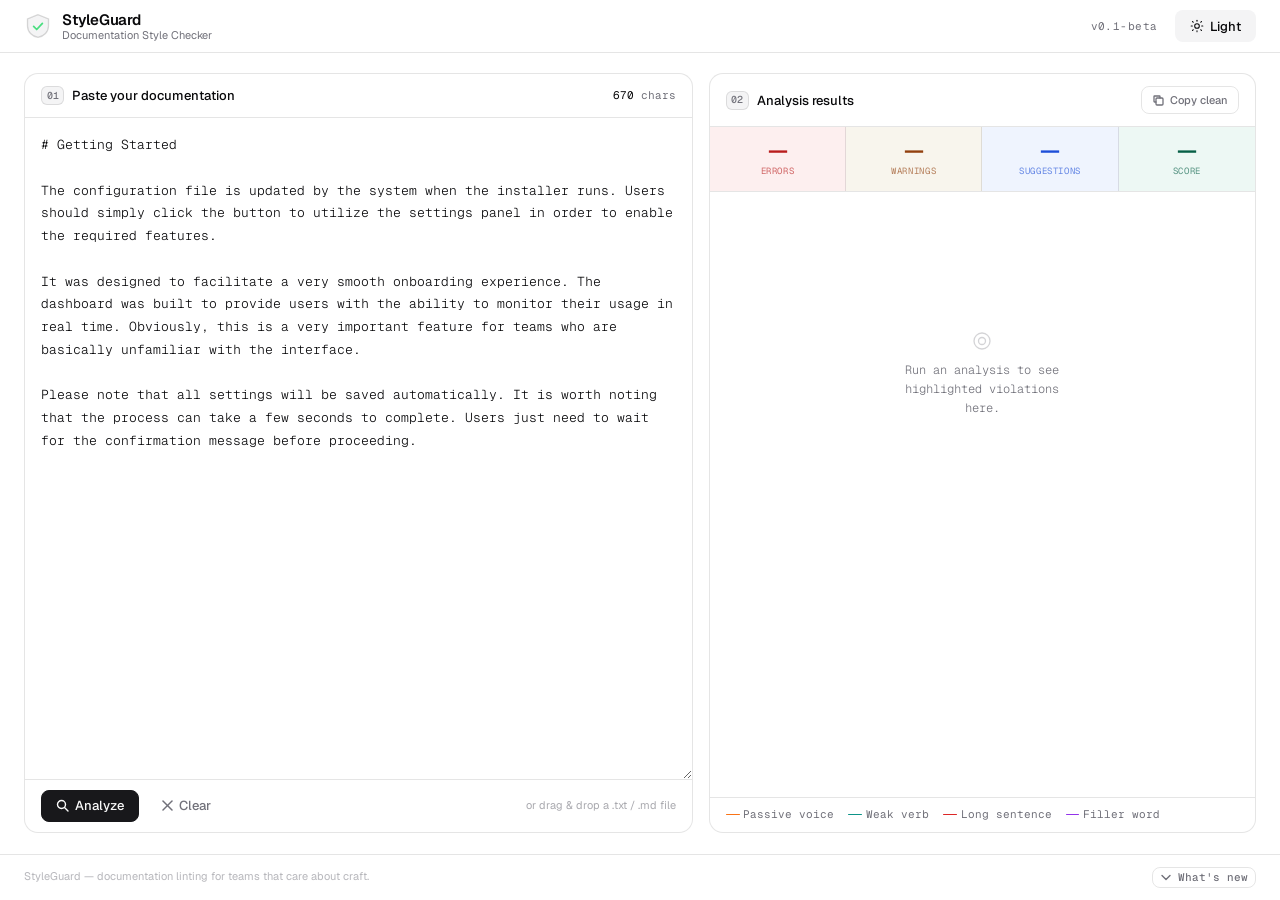
==== index.html @ d547edcf "- Example documentation pre-loaded on every visit - Click any highlighted violation to see an inline" ====
<!DOCTYPE html>
<html lang="en" data-theme="dark">
<head>
  <meta charset="UTF-8" />
  <meta name="viewport" content="width=device-width, initial-scale=1.0" />
  <title>StyleGuard — Documentation Style Checker</title>
  <link rel="preconnect" href="https://fonts.googleapis.com" />
  <link rel="preconnect" href="https://fonts.gstatic.com" crossorigin />
  <link href="https://fonts.googleapis.com/css2?family=Geist:wght@300;400;500;600&family=Geist+Mono:wght@300;400;500&display=swap" rel="stylesheet" />
  <link rel="stylesheet" href="style.css" />

  <!-- Apply saved theme before first paint to prevent flash -->
  <script>
    (function () {
      try {
        const saved = localStorage.getItem('sg-theme');
        if (saved === 'light' || saved === 'dark') {
          document.documentElement.setAttribute('data-theme', saved);
        } else if (window.matchMedia('(prefers-color-scheme: light)').matches) {
          document.documentElement.setAttribute('data-theme', 'light');
        }
      } catch (e) {}
    })();
  </script>
</head>
<body>

  <!-- ░░ HEADER ░░ -->
  <header class="site-header" role="banner">
    <div class="header-inner">

      <div class="brand">
        <svg class="brand-shield" width="28" height="28" viewBox="0 0 32 32"
             fill="none" aria-hidden="true">
          <path d="M16 3L4 8v8c0 6.627 5.152 11.95 12 13 6.848-1.05 12-6.373 12-13V8L16 3z"
                class="shield-bg" stroke-width="1.5"/>
          <path d="M11 16.5l3.5 3.5 6.5-7" stroke="#4ade80" stroke-width="2"
                stroke-linecap="round" stroke-linejoin="round"/>
        </svg>
        <div class="brand-text">
          <h1 class="brand-name">StyleGuard</h1>
          <p class="brand-tagline">Documentation Style Checker</p>
        </div>
      </div>

      <div class="header-right">
        <button id="version-tag" class="version-tag" type="button"
                aria-controls="changelog-panel" aria-expanded="false">v0.1-beta</button>

        <button id="theme-toggle" class="btn btn--icon"
                type="button" aria-label="Toggle light/dark mode">
          <svg class="icon-moon" width="14" height="14" viewBox="0 0 24 24" fill="none" aria-hidden="true">
            <path d="M21 12.79A9 9 0 1 1 11.21 3a7 7 0 0 0 9.79 9.79z"
                  stroke="currentColor" stroke-width="1.75" stroke-linecap="round" stroke-linejoin="round"/>
          </svg>
          <span class="theme-toggle-label label-dark">Dark</span>
          <svg class="icon-sun" width="14" height="14" viewBox="0 0 24 24" fill="none" aria-hidden="true">
            <circle cx="12" cy="12" r="4" stroke="currentColor" stroke-width="1.75"/>
            <line x1="12" y1="2"  x2="12" y2="4"  stroke="currentColor" stroke-width="1.75" stroke-linecap="round"/>
            <line x1="12" y1="20" x2="12" y2="22" stroke="currentColor" stroke-width="1.75" stroke-linecap="round"/>
            <line x1="2"  y1="12" x2="4"  y2="12" stroke="currentColor" stroke-width="1.75" stroke-linecap="round"/>
            <line x1="20" y1="12" x2="22" y2="12" stroke="currentColor" stroke-width="1.75" stroke-linecap="round"/>
            <line x1="4.22"  y1="4.22"  x2="5.64"  y2="5.64"  stroke="currentColor" stroke-width="1.75" stroke-linecap="round"/>
            <line x1="18.36" y1="18.36" x2="19.78" y2="19.78" stroke="currentColor" stroke-width="1.75" stroke-linecap="round"/>
            <line x1="4.22"  y1="19.78" x2="5.64"  y2="18.36" stroke="currentColor" stroke-width="1.75" stroke-linecap="round"/>
            <line x1="18.36" y1="5.64"  x2="19.78" y2="4.22"  stroke="currentColor" stroke-width="1.75" stroke-linecap="round"/>
          </svg>
          <span class="theme-toggle-label label-light">Light</span>
        </button>
      </div>

    </div>
  </header>

  <!-- ░░ MAIN ░░ -->
  <main class="app-shell" role="main">

    <!-- ── LEFT: INPUT PANE ── -->
    <section class="pane pane--input" aria-labelledby="input-heading">

      <div class="pane-header">
        <h2 id="input-heading" class="pane-title">
          <span class="pane-step">01</span>
          Paste your documentation
        </h2>
        <div class="char-counter" aria-live="polite" aria-atomic="true">
          <span id="char-count">0</span> chars
        </div>
      </div>

      <textarea
        id="doc-input"
        class="doc-textarea"
        aria-label="Documentation input"
        spellcheck="false"
        autocorrect="off"
        autocapitalize="off"
      ></textarea>

      <div class="input-actions">
        <button id="analyze-btn" class="btn btn--primary" type="button"
                aria-label="Analyze documentation for style violations">
          <svg width="13" height="13" viewBox="0 0 13 13" fill="none" aria-hidden="true">
            <circle cx="5.5" cy="5.5" r="4" stroke="currentColor" stroke-width="1.4"/>
            <line x1="8.5" y1="8.5" x2="12" y2="12" stroke="currentColor"
                  stroke-width="1.4" stroke-linecap="round"/>
          </svg>
          Analyze
        </button>
        <button id="clear-btn" class="btn btn--ghost" type="button"
                aria-label="Clear input and results">
          <svg width="11" height="11" viewBox="0 0 11 11" fill="none" aria-hidden="true">
            <line x1="1" y1="1" x2="10" y2="10" stroke="currentColor"
                  stroke-width="1.5" stroke-linecap="round"/>
            <line x1="10" y1="1" x2="1" y2="10" stroke="currentColor"
                  stroke-width="1.5" stroke-linecap="round"/>
          </svg>
          Clear
        </button>
        <span class="drop-hint" aria-hidden="true">or drag &amp; drop a .txt / .md file</span>
      </div>

    </section>

    <!-- ── RIGHT: OUTPUT PANE ── -->
    <section class="pane pane--output" aria-labelledby="results-heading">

      <div class="pane-header">
        <h2 id="results-heading" class="pane-title">
          <span class="pane-step">02</span>
          Analysis results
        </h2>
        <!-- Copy clean text button — hidden until analysis runs -->
        <button id="copy-btn" class="btn btn--ghost btn--copy" type="button"
                aria-label="Copy clean text with violations removed" hidden>
          <svg width="12" height="12" viewBox="0 0 12 12" fill="none" aria-hidden="true">
            <rect x="4" y="4" width="7" height="7" rx="1" stroke="currentColor" stroke-width="1.3"/>
            <path d="M8 4V2.5A.5.5 0 0 0 7.5 2h-5a.5.5 0 0 0-.5.5v5a.5.5 0 0 0 .5.5H4"
                  stroke="currentColor" stroke-width="1.3" stroke-linecap="round"/>
          </svg>
          <span id="copy-btn-label">Copy clean</span>
        </button>
      </div>

      <!-- Stats bar -->
      <div id="stats-bar" role="status" aria-live="polite"
           aria-atomic="true" aria-label="Violation summary">
        <div class="stat stat--error">
          <span class="stat-value" id="stat-errors">—</span>
          <span class="stat-label">Errors</span>
        </div>
        <div class="stat stat--warn">
          <span class="stat-value" id="stat-warnings">—</span>
          <span class="stat-label">Warnings</span>
        </div>
        <div class="stat stat--info">
          <span class="stat-value" id="stat-suggestions">—</span>
          <span class="stat-label">Suggestions</span>
        </div>
        <div class="stat stat--score">
          <span class="stat-value" id="stat-score">—</span>
          <span class="stat-label">Score</span>
        </div>
      </div>

      <!-- Results panel -->
      <div id="results-panel" role="region"
           aria-labelledby="results-heading" aria-live="polite">
        <div class="results-empty">
          <svg width="20" height="20" viewBox="0 0 20 20" fill="none"
               aria-hidden="true" class="results-empty-icon">
            <circle cx="10" cy="10" r="8" stroke="currentColor" stroke-width="1.3"/>
            <circle cx="10" cy="10" r="3.5" stroke="currentColor" stroke-width="1.3"/>
          </svg>
          <p>Run an analysis to see highlighted violations here.</p>
        </div>
      </div>

      <!-- Violation legend with count badges -->
      <div class="violation-legend" id="violation-legend">
        <span class="legend-item" data-category="passive">
          <span class="legend-swatch legend-swatch--passive"></span>
          Passive voice
          <span class="legend-badge" id="badge-passive" hidden>0</span>
        </span>
        <span class="legend-item" data-category="weak">
          <span class="legend-swatch legend-swatch--weak"></span>
          Weak verb
          <span class="legend-badge" id="badge-weak" hidden>0</span>
        </span>
        <span class="legend-item" data-category="long">
          <span class="legend-swatch legend-swatch--long"></span>
          Long sentence
          <span class="legend-badge" id="badge-long" hidden>0</span>
        </span>
        <span class="legend-item" data-category="banned">
          <span class="legend-swatch legend-swatch--banned"></span>
          Filler word
          <span class="legend-badge" id="badge-banned" hidden>0</span>
        </span>
      </div>

    </section>

  </main>

  <!-- ░░ INLINE FIX POPOVER (rendered by JS, positioned on click) ░░ -->
  <div id="fix-popover" class="fix-popover" role="tooltip" hidden>
    <div class="fix-popover-rule" id="fix-popover-rule"></div>
    <div class="fix-popover-body" id="fix-popover-body"></div>
    <div class="fix-popover-suggestion" id="fix-popover-suggestion"></div>
  </div>

  <!-- ░░ CHANGELOG PANEL ░░ -->
  <aside id="changelog-panel" class="changelog-panel" aria-label="Version history" hidden>
    <div class="changelog-inner">
      <div class="changelog-header">
        <span class="changelog-title">
          <svg width="14" height="14" viewBox="0 0 14 14" fill="none" aria-hidden="true">
            <circle cx="7" cy="7" r="6" stroke="currentColor" stroke-width="1.3"/>
            <line x1="7" y1="4" x2="7" y2="7.5" stroke="currentColor" stroke-width="1.3" stroke-linecap="round"/>
            <circle cx="7" cy="9.5" r="0.6" fill="currentColor"/>
          </svg>
          Version history
        </span>
        <a class="changelog-gh-link"
           href="https://github.com/lukepekala1-afk/style-guard/releases"
           target="_blank" rel="noopener noreferrer">
          View on GitHub
          <svg width="10" height="10" viewBox="0 0 10 10" fill="none" aria-hidden="true">
            <path d="M2 8L8 2M8 2H4M8 2V6" stroke="currentColor" stroke-width="1.3"
                  stroke-linecap="round" stroke-linejoin="round"/>
          </svg>
        </a>
      </div>
      <div id="changelog-content" class="changelog-content">
        <div class="changelog-loading">
          <span class="changelog-spinner" aria-hidden="true"></span>
          Loading releases…
        </div>
      </div>
    </div>
  </aside>

  <!-- ░░ FOOTER ░░ -->
  <footer class="site-footer" role="contentinfo">
    <div class="site-footer-inner">
      <p>StyleGuard &mdash; documentation linting for teams that care about craft.</p>
      <button id="changelog-toggle" class="changelog-toggle-btn" type="button"
              aria-expanded="false" aria-controls="changelog-panel">
        <svg width="12" height="12" viewBox="0 0 12 12" fill="none"
             aria-hidden="true" class="changelog-toggle-chevron">
          <path d="M2 4.5L6 8.5L10 4.5" stroke="currentColor" stroke-width="1.4"
                stroke-linecap="round" stroke-linejoin="round"/>
        </svg>
        What's new
      </button>
    </div>
  </footer>

  <script src="app.js"></script>
</body>
</html>
---- style.css ----
/* ═══════════════════════════════════════════════════════════════
   STYLEGUARD — style.css  v0.1.0
   Theme: shadcn/ui dark + light via [data-theme]
   New in v0.1: fix popover · copy button · legend badges
═══════════════════════════════════════════════════════════════ */

/* ── 1. SHARED TOKENS ─────────────────────────────────────── */
:root {
  --radius:    0.625rem;
  --radius-sm: calc(var(--radius) * 0.6);
  --radius-md: calc(var(--radius) * 0.8);
  --radius-lg: var(--radius);
  --radius-xl: calc(var(--radius) * 1.4);

  --font-sans: 'Geist', ui-sans-serif, system-ui, sans-serif;
  --font-mono: 'Geist Mono', 'JetBrains Mono', ui-monospace, monospace;

  --ease-out: cubic-bezier(0.16, 1, 0.3, 1);
  --dur-fast: 150ms;
  --dur-mid:  250ms;

  --viol-passive: #f97316;
  --viol-weak:    #0d9488;
  --viol-long:    #dc2626;
  --viol-banned:  #9333ea;
}


/* ── 2. DARK TOKENS ───────────────────────────────────────── */
[data-theme="dark"] {
  color-scheme: dark;
  --background:           #09090b;
  --card:                 #18181b;
  --secondary:            #27272a;
  --muted:                #27272a;
  --accent:               #27272a;
  --foreground:           #fafafa;
  --card-foreground:      #fafafa;
  --primary:              #e4e4e7;
  --primary-foreground:   #18181b;
  --secondary-foreground: #fafafa;
  --muted-foreground:     #a1a1aa;
  --accent-foreground:    #fafafa;
  --border:               rgba(255,255,255,0.10);
  --input:                rgba(255,255,255,0.15);
  --ring:                 #71717a;
  --shield-fill:          #18181b;
  --shield-stroke:        rgba(255,255,255,0.18);
  --toggle-border:        rgba(255,255,255,0.18);
  --stat-error-bg:  rgba(248,113,113,.12); --stat-error-fg:  #fca5a5;
  --stat-warn-bg:   rgba(251,191, 36,.10); --stat-warn-fg:   #fcd34d;
  --stat-info-bg:   rgba( 96,165,250,.10); --stat-info-fg:   #93c5fd;
  --stat-score-bg:  rgba( 52,211,153,.10); --stat-score-fg:  #6ee7b7;
  --viol-passive-bg: rgba(249,115, 22,.10);
  --viol-weak-bg:    rgba( 13,148,136,.08);
  --viol-long-bg:    rgba(220, 38, 38,.09);
  --viol-banned-bg:  rgba(147, 51,234,.09);
  --popover-bg:      #1c1c1f;
  --popover-border:  rgba(255,255,255,0.14);
  --popover-shadow:  0 8px 32px rgba(0,0,0,.55);
}


/* ── 3. LIGHT TOKENS ──────────────────────────────────────── */
[data-theme="light"] {
  color-scheme: light;
  --background:           #ffffff;
  --card:                 #ffffff;
  --secondary:            #f4f4f5;
  --muted:                #f4f4f5;
  --accent:               #f4f4f5;
  --foreground:           #09090b;
  --card-foreground:      #09090b;
  --primary:              #18181b;
  --primary-foreground:   #fafafa;
  --secondary-foreground: #18181b;
  --muted-foreground:     #71717a;
  --accent-foreground:    #18181b;
  --border:               rgba(0,0,0,0.10);
  --input:                rgba(0,0,0,0.08);
  --ring:                 #a1a1aa;
  --shield-fill:          #f4f4f5;
  --shield-stroke:        rgba(0,0,0,0.15);
  --toggle-border:        rgba(0,0,0,0.15);
  --stat-error-bg:  rgba(220, 38, 38,.07); --stat-error-fg:  #b91c1c;
  --stat-warn-bg:   rgba(161,109,  8,.07); --stat-warn-fg:   #92400e;
  --stat-info-bg:   rgba( 37, 99,235,.07); --stat-info-fg:   #1d4ed8;
  --stat-score-bg:  rgba(  5,150,105,.07); --stat-score-fg:  #065f46;
  --viol-passive-bg: rgba(249,115, 22,.10);
  --viol-weak-bg:    rgba( 13,148,136,.10);
  --viol-long-bg:    rgba(220, 38, 38,.08);
  --viol-banned-bg:  rgba(147, 51,234,.08);
  --popover-bg:      #ffffff;
  --popover-border:  rgba(0,0,0,0.12);
  --popover-shadow:  0 8px 32px rgba(0,0,0,.14);
}


/* ── 4. THEME TRANSITION ──────────────────────────────────── */
body, .site-header, .pane, .pane-header, .pane-step, .stat,
#results-panel, .violation-legend, .site-footer, .btn,
.doc-textarea, .fix-popover, .changelog-panel {
  transition:
    background-color var(--dur-mid) var(--ease-out),
    border-color     var(--dur-mid) var(--ease-out),
    color            var(--dur-mid) var(--ease-out),
    box-shadow       var(--dur-mid) var(--ease-out);
}


/* ── 5. RESET & BASE ──────────────────────────────────────── */
*, *::before, *::after { box-sizing: border-box; margin: 0; padding: 0; }

html {
  font-size: 16px;
  -webkit-font-smoothing: antialiased;
  -moz-osx-font-smoothing: grayscale;
}

body {
  font-family: var(--font-sans);
  font-size: 0.875rem;
  line-height: 1.6;
  color: var(--foreground);
  background-color: var(--background);
  min-height: 100dvh;
  display: flex;
  flex-direction: column;
}


/* ── 6. HEADER ────────────────────────────────────────────── */
.site-header {
  background-color: var(--card);
  border-bottom: 1px solid var(--border);
  position: sticky;
  top: 0;
  z-index: 50;
}

.header-inner {
  max-width: 1280px;
  margin: 0 auto;
  padding: 0 1.5rem;
  height: 52px;
  display: flex;
  align-items: center;
  justify-content: space-between;
  gap: 1rem;
}

.brand { display: flex; align-items: center; gap: 0.625rem; }
.brand-shield { flex-shrink: 0; }
.shield-bg { fill: var(--shield-fill); stroke: var(--shield-stroke); }
.brand-text { display: flex; flex-direction: column; gap: 1px; }

.brand-name {
  font-size: 0.9375rem;
  font-weight: 600;
  letter-spacing: -0.015em;
  color: var(--foreground);
  line-height: 1.2;
}

.brand-tagline {
  font-size: 0.6875rem;
  color: var(--muted-foreground);
  font-weight: 400;
  line-height: 1;
}

.header-right { display: flex; align-items: center; gap: 0.75rem; }

.version-tag {
  font-family: var(--font-mono);
  font-size: 0.6875rem;
  font-weight: 400;
  letter-spacing: 0.04em;
  color: var(--muted-foreground);
  background: transparent;
  border: none;
  padding: 0.2em 0.5em;
  border-radius: var(--radius-sm);
  cursor: pointer;
  transition: color var(--dur-fast) var(--ease-out),
              background-color var(--dur-fast) var(--ease-out);
}

.version-tag:hover {
  color: var(--foreground);
  background: var(--secondary);
  text-decoration: underline dotted;
  text-underline-offset: 3px;
}

.version-tag:focus-visible {
  outline: 2px solid var(--ring);
  outline-offset: 2px;
}


/* ── 7. THEME TOGGLE ──────────────────────────────────────── */
.btn--icon {
  display: inline-flex;
  align-items: center;
  gap: 0.4rem;
  height: 2rem;
  padding: 0 0.75rem;
  border-radius: 9999px;
  background: var(--secondary);
  border: 1px solid var(--toggle-border);
  color: var(--foreground);
  font-family: var(--font-sans);
  font-size: 0.75rem;
  font-weight: 500;
  cursor: pointer;
  flex-shrink: 0;
  white-space: nowrap;
  transition:
    background   var(--dur-fast) var(--ease-out),
    box-shadow   var(--dur-fast) var(--ease-out);
}

.btn--icon:hover { background: var(--accent); box-shadow: 0 0 0 1px var(--ring); }
.btn--icon:focus-visible { outline: 2px solid var(--ring); outline-offset: 2px; }
.theme-toggle-label { line-height: 1; }

[data-theme="dark"]  .icon-sun   { display: none; }
[data-theme="dark"]  .icon-moon  { display: block; }
[data-theme="light"] .icon-moon  { display: none; }
[data-theme="light"] .icon-sun   { display: block; }
[data-theme="dark"]  .label-dark  { display: inline; }
[data-theme="dark"]  .label-light { display: none; }
[data-theme="light"] .label-dark  { display: none; }
[data-theme="light"] .label-light { display: inline; }

.btn--icon.toggling svg { animation: spin-icon 0.35s var(--ease-out) both; }

@keyframes spin-icon {
  from { transform: rotate(-30deg) scale(0.8); opacity: 0; }
  to   { transform: rotate(0)      scale(1);   opacity: 1; }
}


/* ── 8. APP SHELL ─────────────────────────────────────────── */
.app-shell {
  flex: 1;
  max-width: 1280px;
  width: 100%;
  margin: 0 auto;
  padding: 1.25rem 1.5rem;
  display: grid;
  grid-template-columns: 1.1fr 0.9fr;
  gap: 1rem;
  align-items: stretch;
}


/* ── 9. PANES ─────────────────────────────────────────────── */
.pane {
  background: var(--card);
  border: 1px solid var(--border);
  border-radius: var(--radius-xl);
  overflow: hidden;
  display: flex;
  flex-direction: column;
}

.pane:focus-within { box-shadow: 0 0 0 1px var(--ring); }

.pane-header {
  display: flex;
  align-items: center;
  justify-content: space-between;
  gap: 0.75rem;
  padding: 0.75rem 1rem;
  border-bottom: 1px solid var(--border);
}

.pane-title {
  font-size: 0.8125rem;
  font-weight: 500;
  color: var(--foreground);
  display: flex;
  align-items: center;
  gap: 0.5rem;
  line-height: 1;
}

.pane-step {
  font-family: var(--font-mono);
  font-size: 0.625rem;
  color: var(--muted-foreground);
  background: var(--secondary);
  border: 1px solid var(--border);
  border-radius: var(--radius-sm);
  padding: 0.15em 0.45em;
  line-height: 1.4;
}

.char-counter {
  font-family: var(--font-mono);
  font-size: 0.6875rem;
  color: var(--muted-foreground);
  white-space: nowrap;
}

#char-count { color: var(--foreground); }


/* ── 10. TEXTAREA ─────────────────────────────────────────── */
.doc-textarea {
  font-family: var(--font-mono);
  font-size: 0.8125rem;
  font-weight: 300;
  line-height: 1.75;
  color: var(--foreground);
  background: transparent;
  width: 100%;
  flex: 1;
  min-height: 380px;
  resize: vertical;
  padding: 1rem;
  border: none;
  outline: none;
  caret-color: var(--foreground);
  tab-size: 2;
  word-break: break-word;
  overflow-wrap: break-word;
}

.doc-textarea::placeholder { color: var(--muted-foreground); opacity: 0.5; }

.doc-textarea::-webkit-scrollbar       { width: 4px; }
.doc-textarea::-webkit-scrollbar-track { background: transparent; }
.doc-textarea::-webkit-scrollbar-thumb { background: var(--secondary); border-radius: 2px; }


/* ── 11. INPUT ACTIONS ────────────────────────────────────── */
.input-actions {
  display: flex;
  align-items: center;
  gap: 0.5rem;
  padding: 0.625rem 1rem;
  border-top: 1px solid var(--border);
}

.btn {
  font-family: var(--font-sans);
  font-size: 0.8125rem;
  font-weight: 500;
  cursor: pointer;
  border: 1px solid transparent;
  border-radius: var(--radius-md);
  padding: 0 0.875rem;
  height: 2rem;
  display: inline-flex;
  align-items: center;
  gap: 0.375rem;
  white-space: nowrap;
  user-select: none;
  -webkit-tap-highlight-color: transparent;
  transition:
    background    var(--dur-fast) var(--ease-out),
    color         var(--dur-fast) var(--ease-out),
    border-color  var(--dur-fast) var(--ease-out),
    opacity       var(--dur-fast) var(--ease-out);
}

.btn--primary {
  background: var(--primary);
  color: var(--primary-foreground);
  border-color: var(--primary);
}
.btn--primary:hover   { opacity: 0.88; }
.btn--primary:active  { opacity: 0.75; }
.btn--primary:focus-visible { outline: 2px solid var(--ring); outline-offset: 2px; }

.btn--ghost {
  background: transparent;
  color: var(--muted-foreground);
}
.btn--ghost:hover  { background: var(--accent); color: var(--accent-foreground); }
.btn--ghost:active { opacity: 0.8; }
.btn--ghost:focus-visible { outline: 2px solid var(--ring); outline-offset: 2px; }

/* Copy clean button — sits in pane header */
.btn--copy {
  font-size: 0.6875rem;
  height: 1.75rem;
  padding: 0 0.625rem;
  border: 1px solid var(--border);
  color: var(--muted-foreground);
}
.btn--copy:hover { color: var(--foreground); border-color: var(--ring); background: var(--secondary); }

.drop-hint {
  margin-left: auto;
  font-size: 0.6875rem;
  color: var(--muted-foreground);
  opacity: 0.6;
}


/* ── 12. STATS BAR ────────────────────────────────────────── */
#stats-bar {
  display: grid;
  grid-template-columns: repeat(4, 1fr);
  border-bottom: 1px solid var(--border);
}

.stat {
  display: flex;
  flex-direction: column;
  align-items: center;
  justify-content: center;
  padding: 0.75rem 0.5rem;
  gap: 0.2rem;
  border-right: 1px solid var(--border);
}
.stat:last-child { border-right: none; }

.stat-value {
  font-size: 1.375rem;
  font-weight: 600;
  line-height: 1;
  letter-spacing: -0.02em;
}

.stat-label {
  font-family: var(--font-mono);
  font-size: 0.5625rem;
  letter-spacing: 0.07em;
  text-transform: uppercase;
  opacity: 0.65;
}

.stat--error { background: var(--stat-error-bg); }
.stat--error .stat-value, .stat--error .stat-label { color: var(--stat-error-fg); }

.stat--warn  { background: var(--stat-warn-bg); }
.stat--warn  .stat-value, .stat--warn  .stat-label { color: var(--stat-warn-fg); }

.stat--info  { background: var(--stat-info-bg); }
.stat--info  .stat-value, .stat--info  .stat-label { color: var(--stat-info-fg); }

.stat--score { background: var(--stat-score-bg); }
.stat--score .stat-value, .stat--score .stat-label { color: var(--stat-score-fg); }

.stat-value.updated { animation: pop-value 0.3s var(--ease-out) forwards; }

@keyframes pop-value {
  0%   { transform: scale(1.25); opacity: 0.5; }
  100% { transform: scale(1);    opacity: 1; }
}


/* ── 13. RESULTS PANEL ────────────────────────────────────── */
#results-panel {
  flex: 1;
  min-height: 280px;
  overflow-y: auto;
  padding: 1rem;
  font-family: var(--font-mono);
  font-size: 0.8125rem;
  font-weight: 300;
  line-height: 1.8;
  color: var(--foreground);
  white-space: pre-wrap;
  word-break: break-word;
  position: relative; /* needed for popover positioning */
}

#results-panel::-webkit-scrollbar       { width: 4px; }
#results-panel::-webkit-scrollbar-track { background: transparent; }
#results-panel::-webkit-scrollbar-thumb { background: var(--secondary); border-radius: 2px; }

.results-empty {
  min-height: 240px;
  display: flex;
  flex-direction: column;
  align-items: center;
  justify-content: center;
  gap: 0.625rem;
  text-align: center;
}

.results-empty-icon { color: var(--muted-foreground); opacity: 0.3; }

.results-empty p {
  font-size: 0.75rem;
  color: var(--muted-foreground);
  max-width: 24ch;
  line-height: 1.55;
}


/* ── 14. VIOLATION SPANS ──────────────────────────────────── */
.violation-passive, .violation-weak, .violation-long, .violation-banned {
  border-radius: 2px;
  padding: 0 2px;
  cursor: pointer;   /* pointer not help — it's now clickable */
  text-decoration-skip-ink: auto;
  transition: filter var(--dur-fast) var(--ease-out),
              outline var(--dur-fast) var(--ease-out);
}

/* Focused state for keyboard navigation */
.violation:focus {
  outline: 2px solid var(--ring);
  outline-offset: 1px;
}

.violation-passive {
  color: var(--viol-passive);
  background: var(--viol-passive-bg);
  text-decoration: underline wavy var(--viol-passive);
  text-decoration-thickness: 1.5px;
  text-underline-offset: 3px;
}
.violation-passive:hover { filter: brightness(1.15); }

.violation-weak {
  color: var(--viol-weak);
  background: var(--viol-weak-bg);
  text-decoration: underline dashed var(--viol-weak);
  text-decoration-thickness: 1.5px;
  text-underline-offset: 3px;
}
.violation-weak:hover { filter: brightness(1.15); }

.violation-long {
  color: var(--viol-long);
  background: var(--viol-long-bg);
  text-decoration: underline double var(--viol-long);
  text-decoration-thickness: 1px;
  text-underline-offset: 3px;
}
.violation-long:hover { filter: brightness(1.15); }

.violation-banned {
  color: var(--viol-banned);
  background: var(--viol-banned-bg);
  text-decoration: underline dotted var(--viol-banned);
  text-decoration-thickness: 2px;
  text-underline-offset: 3px;
}
.violation-banned:hover { filter: brightness(1.15); }


/* ── 15. FIX POPOVER ──────────────────────────────────────── */
.fix-popover {
  position: absolute;
  z-index: 200;
  width: 280px;
  background: var(--popover-bg);
  border: 1px solid var(--popover-border);
  border-radius: var(--radius-lg);
  box-shadow: var(--popover-shadow);
  padding: 0.75rem;
  display: flex;
  flex-direction: column;
  gap: 0.375rem;
  animation: popover-in 0.18s var(--ease-out) both;
}

@keyframes popover-in {
  from { opacity: 0; transform: translateY(-4px) scale(0.97); }
  to   { opacity: 1; transform: translateY(0)    scale(1); }
}

.fix-popover[hidden] { display: none; }

.fix-popover-rule {
  font-family: var(--font-mono);
  font-size: 0.625rem;
  font-weight: 500;
  letter-spacing: 0.06em;
  text-transform: uppercase;
  color: var(--muted-foreground);
}

.fix-popover-body {
  font-size: 0.8125rem;
  font-weight: 400;
  color: var(--foreground);
  line-height: 1.5;
}

.fix-popover-suggestion {
  font-family: var(--font-mono);
  font-size: 0.75rem;
  font-weight: 300;
  color: var(--stat-score-fg);
  line-height: 1.5;
  padding-top: 0.25rem;
  border-top: 1px solid var(--border);
  margin-top: 0.125rem;
}

.fix-popover-suggestion[hidden] { display: none; }


/* ── 16. VIOLATION LEGEND + BADGES ───────────────────────── */
.violation-legend {
  display: flex;
  flex-wrap: wrap;
  gap: 0.25rem 0.875rem;
  padding: 0.5rem 1rem;
  border-top: 1px solid var(--border);
}

.legend-item {
  display: flex;
  align-items: center;
  gap: 0.35em;
  font-family: var(--font-mono);
  font-size: 0.6875rem;
  color: var(--muted-foreground);
}

.legend-swatch {
  display: inline-block;
  width: 1.25em;
  height: 0.125em;
  border-radius: 1px;
  flex-shrink: 0;
}

.legend-swatch--passive { background: var(--viol-passive); }
.legend-swatch--weak    { background: var(--viol-weak); }
.legend-swatch--long    { background: var(--viol-long); }
.legend-swatch--banned  { background: var(--viol-banned); }

/* Count badge */
.legend-badge {
  display: inline-flex;
  align-items: center;
  justify-content: center;
  font-family: var(--font-mono);
  font-size: 0.5625rem;
  font-weight: 500;
  min-width: 1.2em;
  height: 1.2em;
  padding: 0 0.3em;
  border-radius: 999px;
  background: var(--secondary);
  color: var(--foreground);
  line-height: 1;
}

.legend-badge[hidden] { display: none; }


/* ── 17. FOOTER ───────────────────────────────────────────── */
.site-footer {
  border-top: 1px solid var(--border);
  font-size: 0.6875rem;
  color: var(--muted-foreground);
}

.site-footer-inner {
  max-width: 1280px;
  margin: 0 auto;
  padding: 0.75rem 1.5rem;
  display: flex;
  align-items: center;
  justify-content: space-between;
  gap: 1rem;
}

.site-footer-inner p { opacity: 0.5; }

.changelog-toggle-btn {
  display: inline-flex;
  align-items: center;
  gap: 0.35rem;
  font-family: var(--font-mono);
  font-size: 0.6875rem;
  font-weight: 500;
  color: var(--muted-foreground);
  background: transparent;
  border: 1px solid var(--border);
  border-radius: var(--radius-md);
  padding: 0.25em 0.65em;
  cursor: pointer;
  white-space: nowrap;
  transition:
    background   var(--dur-fast) var(--ease-out),
    color        var(--dur-fast) var(--ease-out),
    border-color var(--dur-fast) var(--ease-out);
}

.changelog-toggle-btn:hover { background: var(--secondary); color: var(--foreground); border-color: var(--ring); }
.changelog-toggle-btn:focus-visible { outline: 2px solid var(--ring); outline-offset: 2px; }

.changelog-toggle-chevron { transition: transform var(--dur-fast) var(--ease-out); }
.changelog-toggle-btn[aria-expanded="true"] .changelog-toggle-chevron { transform: rotate(180deg); }


/* ── 18. CHANGELOG PANEL ──────────────────────────────────── */
.changelog-panel {
  border-top: 1px solid var(--border);
  background: var(--card);
  overflow: hidden;
  max-height: 0;
  opacity: 0;
  transition:
    max-height   var(--dur-mid) var(--ease-out),
    opacity      var(--dur-mid) var(--ease-out);
}

.changelog-panel:not([hidden]) { max-height: 480px; opacity: 1; }

.changelog-panel[hidden] {
  display: block !important;
  visibility: visible;
  pointer-events: none;
}

.changelog-inner { max-width: 1280px; margin: 0 auto; padding: 1rem 1.5rem 1.25rem; }

.changelog-header {
  display: flex;
  align-items: center;
  justify-content: space-between;
  gap: 1rem;
  margin-bottom: 0.875rem;
  padding-bottom: 0.625rem;
  border-bottom: 1px solid var(--border);
}

.changelog-title {
  display: flex;
  align-items: center;
  gap: 0.4rem;
  font-size: 0.75rem;
  font-weight: 600;
  color: var(--foreground);
}

.changelog-gh-link {
  display: inline-flex;
  align-items: center;
  gap: 0.3em;
  font-family: var(--font-mono);
  font-size: 0.6875rem;
  color: var(--muted-foreground);
  text-decoration: none;
  transition: color var(--dur-fast) var(--ease-out);
}
.changelog-gh-link:hover { color: var(--foreground); }

.changelog-content {
  overflow-y: auto;
  max-height: 340px;
  display: flex;
  flex-direction: column;
  gap: 1.25rem;
}
.changelog-content::-webkit-scrollbar       { width: 4px; }
.changelog-content::-webkit-scrollbar-track { background: transparent; }
.changelog-content::-webkit-scrollbar-thumb { background: var(--secondary); border-radius: 2px; }

.changelog-release { display: flex; flex-direction: column; gap: 0.375rem; }
.changelog-release-header { display: flex; align-items: baseline; gap: 0.625rem; }
.changelog-version { font-family: var(--font-mono); font-size: 0.75rem; font-weight: 500; color: var(--foreground); }
.changelog-date    { font-family: var(--font-mono); font-size: 0.625rem; color: var(--muted-foreground); }

.changelog-latest-badge {
  font-family: var(--font-mono);
  font-size: 0.5625rem;
  font-weight: 500;
  letter-spacing: 0.05em;
  text-transform: uppercase;
  color: var(--stat-score-fg);
  background: var(--stat-score-bg);
  border-radius: 999px;
  padding: 0.1em 0.55em;
}

.changelog-items { list-style: none; display: flex; flex-direction: column; gap: 0.2rem; }
.changelog-item {
  font-family: var(--font-mono);
  font-size: 0.75rem;
  font-weight: 300;
  color: var(--muted-foreground);
  line-height: 1.5;
  display: flex;
  gap: 0.5rem;
}
.changelog-item::before { content: '—'; color: var(--ring); flex-shrink: 0; }

.changelog-loading, .changelog-error, .changelog-empty {
  display: flex;
  align-items: center;
  gap: 0.5rem;
  font-family: var(--font-mono);
  font-size: 0.75rem;
  color: var(--muted-foreground);
  padding: 0.5rem 0;
}
.changelog-error { color: var(--stat-error-fg); }

@keyframes spin { to { transform: rotate(360deg); } }
.changelog-spinner {
  display: inline-block;
  width: 12px;
  height: 12px;
  border: 1.5px solid var(--border);
  border-top-color: var(--muted-foreground);
  border-radius: 50%;
  animation: spin 0.7s linear infinite;
  flex-shrink: 0;
}


/* ── 19. UTILITY ──────────────────────────────────────────── */
.sr-only {
  position: absolute;
  width: 1px; height: 1px;
  padding: 0; margin: -1px;
  overflow: hidden;
  clip: rect(0,0,0,0);
  white-space: nowrap;
  border: 0;
}

.pane--input.drag-over {
  outline: 1px dashed var(--ring);
  outline-offset: -3px;
}


/* ── 20. PAGE LOAD ────────────────────────────────────────── */
@keyframes fade-up {
  from { opacity: 0; transform: translateY(6px); }
  to   { opacity: 1; transform: translateY(0); }
}

.site-header  { animation: fade-up 0.3s var(--ease-out) both; }
.pane--input  { animation: fade-up 0.35s 0.05s var(--ease-out) both; }
.pane--output { animation: fade-up 0.35s 0.10s var(--ease-out) both; }
.site-footer  { animation: fade-up 0.3s 0.15s var(--ease-out) both; }


/* ── 21. RESPONSIVE ───────────────────────────────────────── */
@media (max-width: 860px) {
  .app-shell { grid-template-columns: 1fr; padding: 1rem; gap: 0.875rem; align-items: start; }
  .doc-textarea { min-height: 260px; }
  #results-panel { min-height: 220px; }
  .drop-hint { display: none; }
}

@media (max-width: 560px) {
  .header-inner  { padding: 0 1rem; height: 48px; }
  .brand-tagline { display: none; }
  .app-shell     { padding: 0.75rem; gap: 0.75rem; }
  .btn           { height: 1.875rem; font-size: 0.75rem; }
  #stats-bar { grid-template-columns: repeat(2, 1fr); }
  .stat:nth-child(2) { border-right: none; }
  .stat:nth-child(3) { border-top: 1px solid var(--border); }
  .stat-value { font-size: 1.125rem; }
  .doc-textarea  { min-height: 200px; font-size: 0.75rem; }
  #results-panel { font-size: 0.75rem; }
  .site-footer-inner { flex-direction: column; align-items: flex-start; gap: 0.5rem; padding: 0.75rem 1rem; }
  .fix-popover { width: calc(100vw - 2rem); left: 1rem !important; }
}

@media (max-width: 360px) {
  #stats-bar { grid-template-columns: 1fr; }
  .stat { border-right: none; border-top: 1px solid var(--border); }
  .stat:first-child { border-top: none; }
}

@media (prefers-reduced-motion: reduce) {
  *, *::before, *::after {
    animation-duration: 0.01ms !important;
    transition-duration: 0.01ms !important;
  }
}
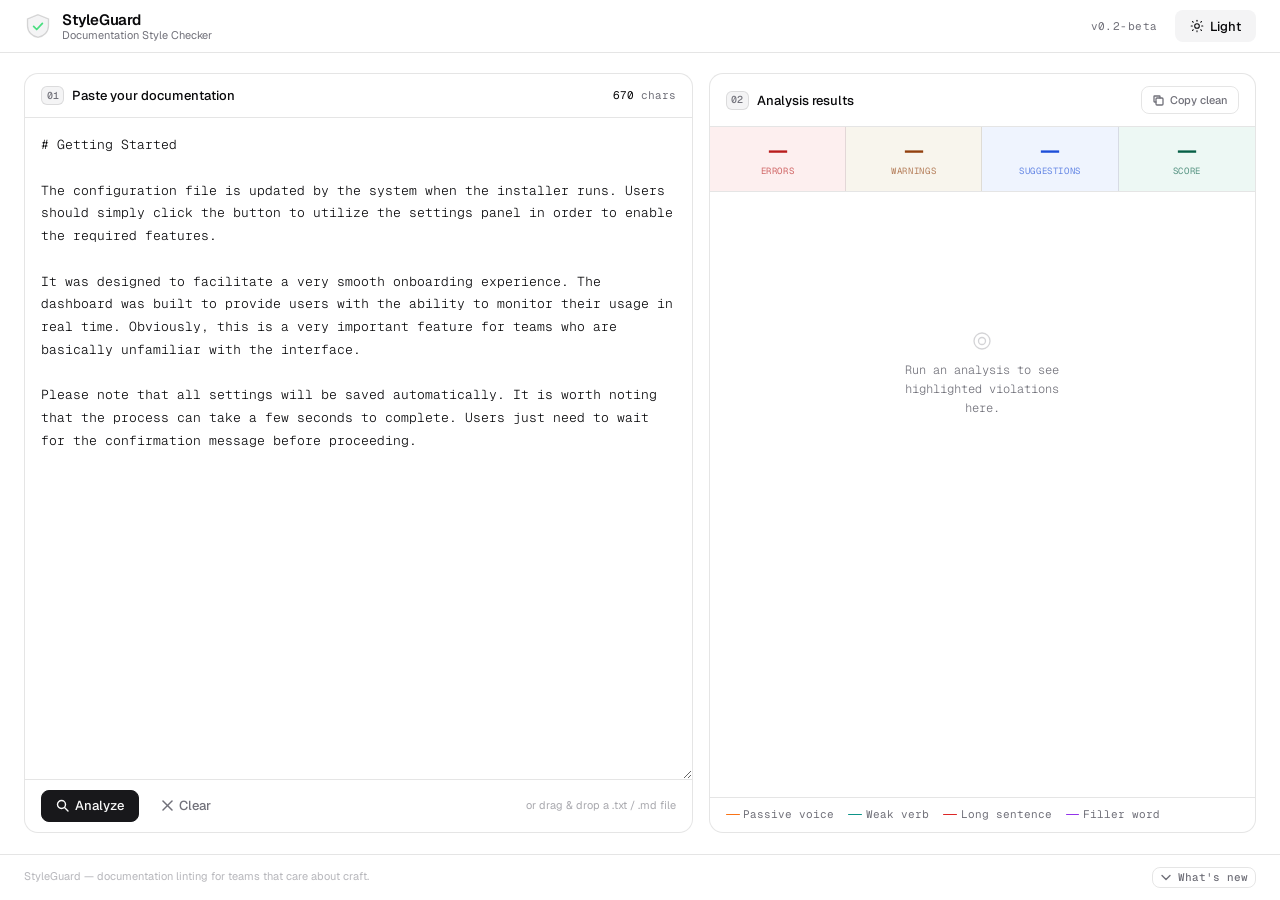
==== commit 6958f5ef: "Fixed text duplicating in the results panel on analysis" ====
--- a/index.html
+++ b/index.html
@@ -45,7 +45,7 @@
 
       <div class="header-right">
         <button id="version-tag" class="version-tag" type="button"
-                aria-controls="changelog-panel" aria-expanded="false">v0.1-beta</button>
+                aria-controls="changelog-panel" aria-expanded="false">v0.2-beta</button>
 
         <button id="theme-toggle" class="btn btn--icon"
                 type="button" aria-label="Toggle light/dark mode">
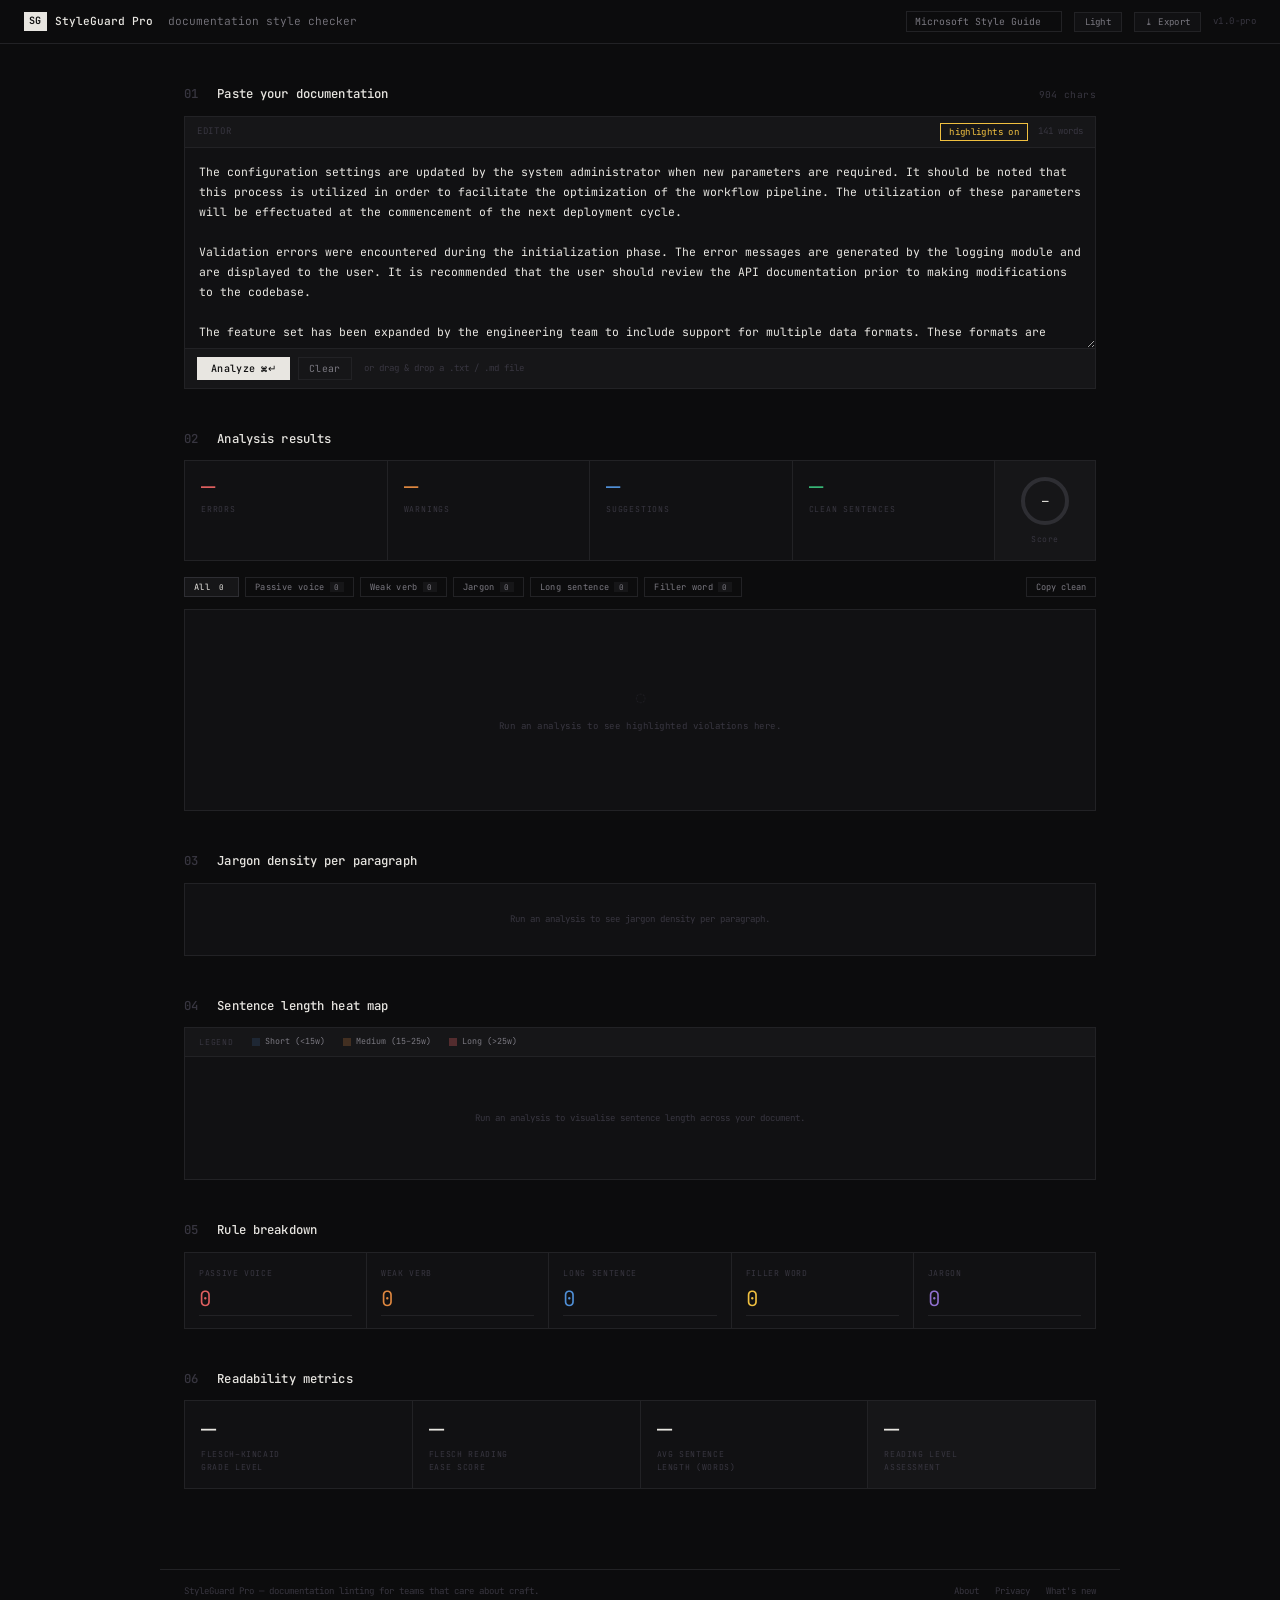
==== commit ac4a6936: "feat: StyleGuard Pro v1.0" ====
--- a/index.html
+++ b/index.html
@@ -1,263 +1,862 @@
 <!DOCTYPE html>
 <html lang="en" data-theme="dark">
 <head>
-  <meta charset="UTF-8" />
-  <meta name="viewport" content="width=device-width, initial-scale=1.0" />
-  <title>StyleGuard — Documentation Style Checker</title>
-  <link rel="preconnect" href="https://fonts.googleapis.com" />
-  <link rel="preconnect" href="https://fonts.gstatic.com" crossorigin />
-  <link href="https://fonts.googleapis.com/css2?family=Geist:wght@300;400;500;600&family=Geist+Mono:wght@300;400;500&display=swap" rel="stylesheet" />
-  <link rel="stylesheet" href="style.css" />
-
-  <!-- Apply saved theme before first paint to prevent flash -->
-  <script>
-    (function () {
-      try {
-        const saved = localStorage.getItem('sg-theme');
-        if (saved === 'light' || saved === 'dark') {
-          document.documentElement.setAttribute('data-theme', saved);
-        } else if (window.matchMedia('(prefers-color-scheme: light)').matches) {
-          document.documentElement.setAttribute('data-theme', 'light');
-        }
-      } catch (e) {}
-    })();
-  </script>
+<meta charset="UTF-8">
+<meta name="viewport" content="width=device-width, initial-scale=1.0">
+<title>StyleGuard Pro — Documentation Style Checker</title>
+<meta name="description" content="StyleGuard Pro is a free real-time documentation style checker. Detect passive voice, weak verbs, jargon, long sentences, and filler words instantly.">
+<meta name="robots" content="index, follow">
+<link rel="canonical" href="https://styleguard.ai-engineer.app/">
+<meta property="og:type" content="website">
+<meta property="og:title" content="StyleGuard Pro — Documentation Style Checker">
+<meta property="og:description" content="Real-time style violation detection for any documentation. Free for technical writers.">
+<meta property="og:url" content="https://styleguard.ai-engineer.app/">
+<meta name="twitter:card" content="summary_large_image">
+<script type="application/ld+json">
+{"@context":"https://schema.org","@type":"WebApplication","name":"StyleGuard Pro","description":"Real-time documentation style checker","url":"https://styleguard.ai-engineer.app/","applicationCategory":"Writing Tool","offers":{"@type":"Offer","price":"0","priceCurrency":"USD"}}
+</script>
+<script async src="https://www.googletagmanager.com/gtag/js?id=G-XXXXXXXXXX"></script>
+<script>window.dataLayer=window.dataLayer||[];function gtag(){dataLayer.push(arguments);}gtag('js',new Date());gtag('config','G-XXXXXXXXXX');</script>
+<link href="https://fonts.googleapis.com/css2?family=JetBrains+Mono:wght@300;400;500;600&display=swap" rel="stylesheet">
+<style>
+*,*::before,*::after{box-sizing:border-box;margin:0;padding:0}
+[data-theme="dark"]{
+  --bg:#0c0c0d;--surface:#111113;--card:#161618;--border:#222225;--border-hi:#2e2e33;
+  --text:#e8e6e1;--text-mid:#7a7880;--text-dim:#383640;--accent:#f0c040;
+  --red:#e06060;--red-bg:rgba(224,96,96,0.08);
+  --orange:#e08840;--orange-bg:rgba(224,136,64,0.08);
+  --blue:#5090d8;--blue-bg:rgba(80,144,216,0.08);
+  --green:#38b878;--green-bg:rgba(56,184,120,0.08);
+  --purple:#9070d0;--purple-bg:rgba(144,112,208,0.08);
+  --heat-low:rgba(80,144,216,0.14);--heat-mid:rgba(224,136,64,0.22);--heat-high:rgba(224,96,96,0.30);
+}
+[data-theme="light"]{
+  --bg:#f8f6f1;--surface:#fff;--card:#f0ede8;--border:#dedad2;--border-hi:#c8c4bc;
+  --text:#18181a;--text-mid:#68666e;--text-dim:#c0bdc8;--accent:#b08000;
+  --red:#c83030;--red-bg:rgba(200,48,48,0.07);
+  --orange:#b06020;--orange-bg:rgba(176,96,32,0.07);
+  --blue:#2060a8;--blue-bg:rgba(32,96,168,0.07);
+  --green:#1a7848;--green-bg:rgba(26,120,72,0.07);
+  --purple:#6040a8;--purple-bg:rgba(96,64,168,0.07);
+  --heat-low:rgba(32,96,168,0.11);--heat-mid:rgba(176,96,32,0.17);--heat-high:rgba(200,48,48,0.22);
+}
+html{font-size:14px}
+body{font-family:'JetBrains Mono',monospace;background:var(--bg);color:var(--text);min-height:100vh;display:flex;flex-direction:column;line-height:1.6;transition:background .2s,color .2s}
+/* TOPBAR */
+.topbar{border-bottom:1px solid var(--border);padding:0 24px;height:44px;display:flex;align-items:center;gap:12px;position:sticky;top:0;z-index:100;background:var(--bg);font-size:.8rem}
+.topbar-logo{display:flex;align-items:center;gap:8px;text-decoration:none;color:var(--text)}
+.logo-mark{font-size:.72rem;font-weight:600;background:var(--text);color:var(--bg);padding:1px 5px;letter-spacing:.04em}
+.logo-name{font-size:.8rem;font-weight:500}
+.logo-desc{color:var(--text-mid);font-weight:300}
+.topbar-right{margin-left:auto;display:flex;align-items:center;gap:12px}
+.topbar-version{font-size:.65rem;color:var(--text-dim);letter-spacing:.04em}
+.sg-select{font-family:'JetBrains Mono',monospace;font-size:.7rem;background:none;border:1px solid var(--border);color:var(--text-mid);padding:3px 8px;cursor:pointer;outline:none;transition:border-color .15s,color .15s;-webkit-appearance:none}
+.sg-select:hover,.sg-select:focus{border-color:var(--border-hi);color:var(--text)}
+.btn-top{font-family:'JetBrains Mono',monospace;font-size:.65rem;color:var(--text-mid);border:1px solid var(--border);background:var(--surface);padding:3px 10px;cursor:pointer;transition:all .15s;letter-spacing:.03em}
+.btn-top:hover{border-color:var(--border-hi);color:var(--text)}
+/* MAIN */
+.main{flex:1;max-width:960px;margin:0 auto;width:100%;padding:40px 24px 80px;display:flex;flex-direction:column;gap:40px}
+/* SECTION HEAD */
+.sec-head{display:flex;align-items:baseline;margin-bottom:12px}
+.sec-h2{font-size:.88rem;font-weight:500;color:var(--text);letter-spacing:.01em}
+.sec-num{color:var(--text-dim);margin-right:12px}
+.sec-meta{font-size:.68rem;color:var(--text-dim);margin-left:auto;letter-spacing:.04em}
+/* EDITOR */
+.editor-wrap{border:1px solid var(--border);background:var(--surface);transition:border-color .15s}
+.editor-wrap:focus-within{border-color:var(--border-hi)}
+.editor-topbar{border-bottom:1px solid var(--border);padding:6px 12px;display:flex;align-items:center;gap:10px;background:var(--card)}
+.etb-label{font-size:.65rem;color:var(--text-dim);letter-spacing:.08em;text-transform:uppercase}
+.etb-spacer{flex:1}
+.char-count{font-size:.65rem;color:var(--text-dim)}
+.hl-toggle{font-size:.65rem;color:var(--text-dim);background:none;border:1px solid var(--border);padding:2px 8px;cursor:pointer;font-family:'JetBrains Mono',monospace;transition:all .15s;letter-spacing:.04em}
+.hl-toggle:hover{border-color:var(--border-hi);color:var(--text)}
+.hl-toggle.on{border-color:var(--accent);color:var(--accent)}
+.editor-body{position:relative}
+.hl-layer{position:absolute;inset:0;padding:14px;font-family:'JetBrains Mono',monospace;font-size:.82rem;line-height:1.75;white-space:pre-wrap;word-wrap:break-word;color:transparent;pointer-events:none;overflow:hidden;tab-size:2}
+.hl-layer mark{border-radius:1px;color:transparent}
+.hl-layer mark.passive{background:var(--red-bg);outline:1px solid rgba(224,96,96,0.25)}
+.hl-layer mark.weak{background:var(--orange-bg);outline:1px solid rgba(224,136,64,0.25)}
+.hl-layer mark.jargon{background:var(--purple-bg);outline:1px solid rgba(144,112,208,0.25)}
+.hl-layer mark.filler{background:rgba(240,192,64,0.08);outline:1px solid rgba(240,192,64,0.25)}
+.doc-textarea{position:relative;display:block;width:100%;min-height:200px;background:transparent;border:none;outline:none;resize:vertical;font-family:'JetBrains Mono',monospace;font-size:.82rem;line-height:1.75;color:var(--text);padding:14px;tab-size:2;caret-color:var(--accent)}
+.doc-textarea::placeholder{color:var(--text-dim)}
+.editor-footer{border-top:1px solid var(--border);padding:8px 12px;display:flex;align-items:center;gap:8px;background:var(--card);flex-wrap:wrap}
+.btn-primary{font-family:'JetBrains Mono',monospace;font-size:.72rem;font-weight:500;background:var(--text);color:var(--bg);border:none;padding:5px 14px;cursor:pointer;transition:opacity .15s;letter-spacing:.03em}
+.btn-primary:hover{opacity:.8}
+.btn-primary:disabled{opacity:.35;cursor:not-allowed}
+.btn-secondary{font-family:'JetBrains Mono',monospace;font-size:.7rem;background:none;border:1px solid var(--border);color:var(--text-mid);padding:4px 10px;cursor:pointer;transition:all .15s;letter-spacing:.03em}
+.btn-secondary:hover{border-color:var(--border-hi);color:var(--text)}
+.drop-hint{font-size:.65rem;color:var(--text-dim);margin-left:4px}
+/* SCORE STRIP */
+.score-strip{display:grid;grid-template-columns:repeat(4,1fr) 100px;gap:1px;background:var(--border);border:1px solid var(--border);margin-bottom:16px}
+.sc-cell{background:var(--surface);padding:14px 16px;display:flex;flex-direction:column;gap:4px;transition:background .12s}
+.sc-cell:hover{background:var(--card)}
+.sc-cell.ring-cell{align-items:center;justify-content:center;gap:6px;background:var(--card)}
+.sc-val{font-size:1.7rem;font-weight:300;line-height:1;color:var(--text)}
+.sc-val.red{color:var(--red)}.sc-val.orange{color:var(--orange)}.sc-val.blue{color:var(--blue)}.sc-val.green{color:var(--green)}
+.sc-key{font-size:.58rem;color:var(--text-dim);letter-spacing:.1em;text-transform:uppercase}
+.sc-ring{position:relative;width:52px;height:52px}
+.sc-ring svg{transform:rotate(-90deg)}
+.ring-bg{fill:none;stroke:var(--border-hi);stroke-width:4}
+.ring-fill{fill:none;stroke:var(--green);stroke-width:4;stroke-linecap:round;stroke-dasharray:138;stroke-dashoffset:138;transition:stroke-dashoffset .8s cubic-bezier(0.25,1,0.5,1),stroke .4s}
+.ring-num{position:absolute;inset:0;display:flex;align-items:center;justify-content:center;font-size:.78rem;font-weight:500;color:var(--text)}
+.ring-grade{font-size:.58rem;color:var(--text-dim);letter-spacing:.08em}
+/* FILTER */
+.filter-row{display:flex;align-items:center;gap:6px;flex-wrap:wrap;margin-bottom:12px}
+.ftab{font-family:'JetBrains Mono',monospace;font-size:.62rem;padding:3px 9px;border:1px solid var(--border);background:none;color:var(--text-mid);cursor:pointer;transition:all .12s;letter-spacing:.04em;display:flex;align-items:center;gap:5px}
+.ftab:hover{border-color:var(--border-hi);color:var(--text)}
+.tc{font-size:.55rem;background:var(--card);padding:0 4px;min-width:14px;text-align:center}
+.ftab.active.all{color:var(--text);border-color:var(--border-hi);background:var(--card)}
+.ftab.active.passive{color:var(--red);border-color:var(--red);background:var(--red-bg)}
+.ftab.active.weak{color:var(--orange);border-color:var(--orange);background:var(--orange-bg)}
+.ftab.active.jargon{color:var(--purple);border-color:var(--purple);background:var(--purple-bg)}
+.ftab.active.long{color:var(--blue);border-color:var(--blue);background:var(--blue-bg)}
+.ftab.active.filler{color:var(--accent);border-color:var(--accent);background:rgba(240,192,64,0.08)}
+.filter-gap{flex:1}
+.btn-copy{font-family:'JetBrains Mono',monospace;font-size:.62rem;color:var(--text-mid);background:none;border:1px solid var(--border);padding:3px 9px;cursor:pointer;transition:all .12s}
+.btn-copy:hover{border-color:var(--border-hi);color:var(--text)}
+/* RESULTS */
+.results-pane{border:1px solid var(--border);background:var(--surface);min-height:200px}
+.results-empty{display:flex;flex-direction:column;align-items:center;justify-content:center;min-height:200px;gap:8px}
+.re-icon{font-size:1.1rem;color:var(--text-dim);opacity:.4}
+.re-text{font-size:.65rem;color:var(--text-dim);letter-spacing:.06em}
+.vio{border-bottom:1px solid var(--border);padding:12px 16px;display:grid;grid-template-columns:84px 1fr auto;gap:10px 14px;align-items:start;transition:background .1s;animation:fadeUp .2s ease both}
+.vio:last-child{border-bottom:none}
+.vio:hover{background:var(--card)}
+@keyframes fadeUp{from{opacity:0;transform:translateY(4px)}to{opacity:1;transform:translateY(0)}}
+.vtag{font-family:'JetBrains Mono',monospace;font-size:.58rem;letter-spacing:.08em;text-transform:uppercase;padding:2px 6px;border:1px solid;white-space:nowrap;display:inline-block;margin-top:2px}
+.vtag.passive{color:var(--red);border-color:var(--red);background:var(--red-bg)}
+.vtag.weak{color:var(--orange);border-color:var(--orange);background:var(--orange-bg)}
+.vtag.jargon{color:var(--purple);border-color:var(--purple);background:var(--purple-bg)}
+.vtag.long{color:var(--blue);border-color:var(--blue);background:var(--blue-bg)}
+.vtag.filler{color:var(--accent);border-color:var(--accent);background:rgba(240,192,64,0.08)}
+.vflagged{font-size:.75rem;color:var(--text);margin-bottom:4px;line-height:1.55}
+.vflagged mark{background:none;text-decoration:underline wavy;text-underline-offset:3px;text-decoration-thickness:1px}
+.vflagged mark.passive{color:var(--red);text-decoration-color:var(--red)}
+.vflagged mark.weak{color:var(--orange);text-decoration-color:var(--orange)}
+.vflagged mark.jargon{color:var(--purple);text-decoration-color:var(--purple)}
+.vflagged mark.long{color:var(--blue);text-decoration-color:var(--blue)}
+.vflagged mark.filler{color:var(--accent);text-decoration-color:var(--accent)}
+.vsugg{font-size:.72rem;color:var(--text-mid);line-height:1.5}
+.vsugg strong{color:var(--green);font-weight:500}
+.vactions{display:flex;flex-direction:column;gap:4px;align-items:flex-end;flex-shrink:0}
+.vline{font-size:.55rem;color:var(--text-dim);margin-bottom:2px}
+.btn-fix{font-family:'JetBrains Mono',monospace;font-size:.58rem;color:var(--green);background:var(--green-bg);border:1px solid var(--green);padding:3px 8px;cursor:pointer;transition:opacity .15s}
+.btn-fix:hover{opacity:.7}
+.btn-ignore{font-family:'JetBrains Mono',monospace;font-size:.58rem;color:var(--text-dim);background:none;border:1px solid var(--border);padding:3px 8px;cursor:pointer;transition:all .15s}
+.btn-ignore:hover{color:var(--text-mid);border-color:var(--border-hi)}
+/* JARGON TABLE */
+.data-table{border:1px solid var(--border);background:var(--surface)}
+.dt-header{border-bottom:1px solid var(--border);padding:7px 14px;display:grid;grid-template-columns:24px 1fr 56px 120px;gap:14px;background:var(--card)}
+.dt-header span{font-size:.58rem;color:var(--text-dim);letter-spacing:.1em;text-transform:uppercase}
+.dt-row{border-bottom:1px solid var(--border);padding:9px 14px;display:grid;grid-template-columns:24px 1fr 56px 120px;gap:14px;align-items:center;transition:background .1s}
+.dt-row:last-child{border-bottom:none}
+.dt-row:hover{background:var(--card)}
+.dt-num{font-size:.62rem;color:var(--text-dim)}
+.dt-preview{font-size:.7rem;color:var(--text);white-space:nowrap;overflow:hidden;text-overflow:ellipsis}
+.dt-count{font-size:.7rem;text-align:right}
+.dt-count.none{color:var(--text-dim)}.dt-count.low{color:var(--blue)}.dt-count.medium{color:var(--orange)}.dt-count.high{color:var(--red)}
+.dt-bar-wrap{display:flex;align-items:center;gap:8px}
+.dt-bar-bg{flex:1;height:2px;background:var(--border)}
+.dt-bar{height:100%;transition:width .6s cubic-bezier(0.25,1,0.5,1)}
+.dt-pct{font-size:.58rem;color:var(--text-dim);width:26px;text-align:right;flex-shrink:0}
+.dt-empty{padding:28px 14px;text-align:center;font-size:.65rem;color:var(--text-dim)}
+/* HEATMAP */
+.heatmap-wrap{border:1px solid var(--border);background:var(--surface)}
+.hm-topbar{border-bottom:1px solid var(--border);padding:7px 14px;display:flex;align-items:center;gap:18px;background:var(--card)}
+.hm-legend-label{font-size:.58rem;color:var(--text-dim);letter-spacing:.1em;text-transform:uppercase}
+.hm-leg{display:flex;align-items:center;gap:5px;font-size:.6rem;color:var(--text-mid)}
+.hm-swatch{width:8px;height:8px}
+.hm-body{padding:16px 14px;font-size:.78rem;line-height:2.0;color:var(--text)}
+.hs{border-radius:1px;padding:1px 0;display:inline;cursor:default}
+.hs:hover{outline:1px solid var(--border-hi)}
+.hs.low{background:var(--heat-low)}.hs.mid{background:var(--heat-mid)}.hs.high{background:var(--heat-high)}
+.hm-empty{padding:36px 14px;text-align:center;font-size:.65rem;color:var(--text-dim)}
+/* BREAKDOWN */
+.breakdown-grid{display:grid;grid-template-columns:repeat(5,1fr);gap:1px;background:var(--border);border:1px solid var(--border)}
+.bd-cell{background:var(--surface);padding:14px 14px 12px;transition:background .12s}
+.bd-cell:hover{background:var(--card)}
+.bd-rule{font-size:.58rem;color:var(--text-dim);letter-spacing:.08em;text-transform:uppercase;margin-bottom:8px}
+.bd-num{font-size:1.5rem;font-weight:300;line-height:1;margin-bottom:6px}
+.bd-bar-wrap{height:1px;background:var(--border)}
+.bd-bar{height:100%;transition:width .6s cubic-bezier(0.25,1,0.5,1)}
+/* READABILITY */
+.r-grid{display:grid;grid-template-columns:repeat(4,1fr);gap:1px;background:var(--border);border:1px solid var(--border)}
+.r-cell{background:var(--surface);padding:16px 16px 14px;transition:background .12s}
+.r-cell:hover{background:var(--card)}
+.r-cell.hi{background:var(--card)}
+.r-val{font-size:1.8rem;font-weight:300;line-height:1;color:var(--text);margin-bottom:5px;transition:color .3s}
+.r-val.good{color:var(--green)}.r-val.ok{color:var(--accent)}.r-val.warn{color:var(--orange)}
+.r-label{font-size:.58rem;color:var(--text-dim);letter-spacing:.08em;text-transform:uppercase;line-height:1.6}
+/* FOOTER */
+footer{border-top:1px solid var(--border);padding:14px 24px;display:flex;align-items:center;gap:16px;max-width:960px;margin:0 auto;width:100%;font-size:.65rem}
+.footer-text{color:var(--text-dim)}
+.footer-link{color:var(--text-dim);text-decoration:none;transition:color .15s}
+.footer-link:hover{color:var(--text)}
+::-webkit-scrollbar{width:3px;height:3px}
+::-webkit-scrollbar-track{background:transparent}
+::-webkit-scrollbar-thumb{background:var(--border-hi)}
+@media(max-width:700px){
+  .topbar{padding:0 14px}.main{padding:24px 14px 60px}
+  .score-strip{grid-template-columns:1fr 1fr}
+  .sc-cell.ring-cell{grid-column:span 2;flex-direction:row}
+  .breakdown-grid{grid-template-columns:1fr 1fr}
+  .r-grid{grid-template-columns:1fr 1fr}
+  .vio{grid-template-columns:auto 1fr}
+  .vactions{flex-direction:row;grid-column:1/-1}
+  .sg-select{display:none}
+}
+</style>
 </head>
 <body>
 
-  <!-- ░░ HEADER ░░ -->
-  <header class="site-header" role="banner">
-    <div class="header-inner">
-
-      <div class="brand">
-        <svg class="brand-shield" width="28" height="28" viewBox="0 0 32 32"
-             fill="none" aria-hidden="true">
-          <path d="M16 3L4 8v8c0 6.627 5.152 11.95 12 13 6.848-1.05 12-6.373 12-13V8L16 3z"
-                class="shield-bg" stroke-width="1.5"/>
-          <path d="M11 16.5l3.5 3.5 6.5-7" stroke="#4ade80" stroke-width="2"
-                stroke-linecap="round" stroke-linejoin="round"/>
-        </svg>
-        <div class="brand-text">
-          <h1 class="brand-name">StyleGuard</h1>
-          <p class="brand-tagline">Documentation Style Checker</p>
+<header class="topbar" role="banner">
+  <a class="topbar-logo" href="/" aria-label="StyleGuard Pro">
+    <span class="logo-mark">SG</span>
+    <span class="logo-name">StyleGuard Pro</span>
+    <span class="logo-desc">&nbsp;documentation style checker</span>
+  </a>
+  <div class="topbar-right">
+    <select class="sg-select" id="styleGuide" aria-label="Select style guide">
+      <option>Microsoft Style Guide</option>
+      <option>Chicago Manual of Style</option>
+      <option>Google Developer Docs</option>
+      <option>APA 7th Edition</option>
+      <option>Custom Rules</option>
+    </select>
+    <button class="btn-top" id="themeToggle" onclick="toggleTheme()">Light</button>
+    <button class="btn-top" onclick="exportReport()">⤓ Export</button>
+    <span class="topbar-version">v1.0-pro</span>
+  </div>
+</header>
+
+<main class="main" role="main">
+
+  <!-- 01 EDITOR -->
+  <section>
+    <div class="sec-head">
+      <h1 class="sec-h2"><span class="sec-num">01</span> Paste your documentation</h1>
+      <span class="sec-meta" id="charCount">0 chars</span>
+    </div>
+    <div class="editor-wrap">
+      <div class="editor-topbar">
+        <span class="etb-label">Editor</span>
+        <div class="etb-spacer"></div>
+        <button class="hl-toggle on" id="hlToggle" onclick="toggleHighlight()">highlights on</button>
+        <span class="char-count" id="wordCount">0 words</span>
+      </div>
+      <div class="editor-body">
+        <div class="hl-layer" id="hlLayer" aria-hidden="true"></div>
+        <textarea class="doc-textarea" id="docInput" spellcheck="false"
+          placeholder="Paste your documentation here, or drag &amp; drop a .txt / .md file…"
+          oninput="onInput()"></textarea>
+      </div>
+      <div class="editor-footer">
+        <button class="btn-primary" id="analyzeBtn" onclick="runAnalysis()">Analyze ⌘↵</button>
+        <button class="btn-secondary" onclick="clearDoc()">Clear</button>
+        <span class="drop-hint">or drag &amp; drop a .txt / .md file</span>
+      </div>
+    </div>
+  </section>
+
+  <!-- 02 RESULTS -->
+  <section>
+    <div class="sec-head">
+      <h2 class="sec-h2"><span class="sec-num">02</span> Analysis results</h2>
+    </div>
+    <div class="score-strip">
+      <div class="sc-cell"><div class="sc-val red"    id="sc-errors">—</div><div class="sc-key">Errors</div></div>
+      <div class="sc-cell"><div class="sc-val orange" id="sc-warnings">—</div><div class="sc-key">Warnings</div></div>
+      <div class="sc-cell"><div class="sc-val blue"   id="sc-suggestions">—</div><div class="sc-key">Suggestions</div></div>
+      <div class="sc-cell"><div class="sc-val green"  id="sc-clean">—</div><div class="sc-key">Clean sentences</div></div>
+      <div class="sc-cell ring-cell">
+        <div class="sc-ring">
+          <svg width="52" height="52" viewBox="0 0 52 52">
+            <circle class="ring-bg"   cx="26" cy="26" r="22"/>
+            <circle class="ring-fill" id="ringFill" cx="26" cy="26" r="22"/>
+          </svg>
+          <div class="ring-num" id="ringNum">—</div>
         </div>
+        <div class="ring-grade" id="ringGrade">Score</div>
       </div>
-
-      <div class="header-right">
-        <button id="version-tag" class="version-tag" type="button"
-                aria-controls="changelog-panel" aria-expanded="false">v0.2-beta</button>
-
-        <button id="theme-toggle" class="btn btn--icon"
-                type="button" aria-label="Toggle light/dark mode">
-          <svg class="icon-moon" width="14" height="14" viewBox="0 0 24 24" fill="none" aria-hidden="true">
-            <path d="M21 12.79A9 9 0 1 1 11.21 3a7 7 0 0 0 9.79 9.79z"
-                  stroke="currentColor" stroke-width="1.75" stroke-linecap="round" stroke-linejoin="round"/>
-          </svg>
-          <span class="theme-toggle-label label-dark">Dark</span>
-          <svg class="icon-sun" width="14" height="14" viewBox="0 0 24 24" fill="none" aria-hidden="true">
-            <circle cx="12" cy="12" r="4" stroke="currentColor" stroke-width="1.75"/>
-            <line x1="12" y1="2"  x2="12" y2="4"  stroke="currentColor" stroke-width="1.75" stroke-linecap="round"/>
-            <line x1="12" y1="20" x2="12" y2="22" stroke="currentColor" stroke-width="1.75" stroke-linecap="round"/>
-            <line x1="2"  y1="12" x2="4"  y2="12" stroke="currentColor" stroke-width="1.75" stroke-linecap="round"/>
-            <line x1="20" y1="12" x2="22" y2="12" stroke="currentColor" stroke-width="1.75" stroke-linecap="round"/>
-            <line x1="4.22"  y1="4.22"  x2="5.64"  y2="5.64"  stroke="currentColor" stroke-width="1.75" stroke-linecap="round"/>
-            <line x1="18.36" y1="18.36" x2="19.78" y2="19.78" stroke="currentColor" stroke-width="1.75" stroke-linecap="round"/>
-            <line x1="4.22"  y1="19.78" x2="5.64"  y2="18.36" stroke="currentColor" stroke-width="1.75" stroke-linecap="round"/>
-            <line x1="18.36" y1="5.64"  x2="19.78" y2="4.22"  stroke="currentColor" stroke-width="1.75" stroke-linecap="round"/>
-          </svg>
-          <span class="theme-toggle-label label-light">Light</span>
-        </button>
+    </div>
+    <div class="filter-row">
+      <button class="ftab all active" onclick="setFilter('all',this)">All <span class="tc" id="tc-all">0</span></button>
+      <button class="ftab passive"    onclick="setFilter('passive',this)">Passive voice <span class="tc" id="tc-passive">0</span></button>
+      <button class="ftab weak"       onclick="setFilter('weak',this)">Weak verb <span class="tc" id="tc-weak">0</span></button>
+      <button class="ftab jargon"     onclick="setFilter('jargon',this)">Jargon <span class="tc" id="tc-jargon">0</span></button>
+      <button class="ftab long"       onclick="setFilter('long',this)">Long sentence <span class="tc" id="tc-long">0</span></button>
+      <button class="ftab filler"     onclick="setFilter('filler',this)">Filler word <span class="tc" id="tc-filler">0</span></button>
+      <div class="filter-gap"></div>
+      <button class="btn-copy" onclick="copyClean()">Copy clean</button>
+    </div>
+    <div class="results-pane">
+      <div class="results-empty" id="resultsEmpty">
+        <div class="re-icon">◌</div>
+        <div class="re-text">Run an analysis to see highlighted violations here.</div>
       </div>
-
-    </div>
-  </header>
-
-  <!-- ░░ MAIN ░░ -->
-  <main class="app-shell" role="main">
-
-    <!-- ── LEFT: INPUT PANE ── -->
-    <section class="pane pane--input" aria-labelledby="input-heading">
-
-      <div class="pane-header">
-        <h2 id="input-heading" class="pane-title">
-          <span class="pane-step">01</span>
-          Paste your documentation
-        </h2>
-        <div class="char-counter" aria-live="polite" aria-atomic="true">
-          <span id="char-count">0</span> chars
-        </div>
+      <div id="resultsList" style="display:none"></div>
+    </div>
+  </section>
+
+  <!-- 03 JARGON DENSITY -->
+  <section>
+    <div class="sec-head">
+      <h2 class="sec-h2"><span class="sec-num">03</span> Jargon density per paragraph</h2>
+    </div>
+    <div class="data-table" id="jargonTable">
+      <div class="dt-empty">Run an analysis to see jargon density per paragraph.</div>
+    </div>
+  </section>
+
+  <!-- 04 HEAT MAP -->
+  <section>
+    <div class="sec-head">
+      <h2 class="sec-h2"><span class="sec-num">04</span> Sentence length heat map</h2>
+    </div>
+    <div class="heatmap-wrap">
+      <div class="hm-topbar">
+        <span class="hm-legend-label">Legend</span>
+        <div class="hm-leg"><div class="hm-swatch" style="background:var(--heat-low)"></div> Short (&lt;15w)</div>
+        <div class="hm-leg"><div class="hm-swatch" style="background:var(--heat-mid)"></div> Medium (15–25w)</div>
+        <div class="hm-leg"><div class="hm-swatch" style="background:var(--heat-high)"></div> Long (&gt;25w)</div>
       </div>
-
-      <textarea
-        id="doc-input"
-        class="doc-textarea"
-        aria-label="Documentation input"
-        spellcheck="false"
-        autocorrect="off"
-        autocapitalize="off"
-      ></textarea>
-
-      <div class="input-actions">
-        <button id="analyze-btn" class="btn btn--primary" type="button"
-                aria-label="Analyze documentation for style violations">
-          <svg width="13" height="13" viewBox="0 0 13 13" fill="none" aria-hidden="true">
-            <circle cx="5.5" cy="5.5" r="4" stroke="currentColor" stroke-width="1.4"/>
-            <line x1="8.5" y1="8.5" x2="12" y2="12" stroke="currentColor"
-                  stroke-width="1.4" stroke-linecap="round"/>
-          </svg>
-          Analyze
-        </button>
-        <button id="clear-btn" class="btn btn--ghost" type="button"
-                aria-label="Clear input and results">
-          <svg width="11" height="11" viewBox="0 0 11 11" fill="none" aria-hidden="true">
-            <line x1="1" y1="1" x2="10" y2="10" stroke="currentColor"
-                  stroke-width="1.5" stroke-linecap="round"/>
-            <line x1="10" y1="1" x2="1" y2="10" stroke="currentColor"
-                  stroke-width="1.5" stroke-linecap="round"/>
-          </svg>
-          Clear
-        </button>
-        <span class="drop-hint" aria-hidden="true">or drag &amp; drop a .txt / .md file</span>
+      <div class="hm-body" id="heatmapBody">
+        <div class="hm-empty">Run an analysis to visualise sentence length across your document.</div>
       </div>
-
-    </section>
-
-    <!-- ── RIGHT: OUTPUT PANE ── -->
-    <section class="pane pane--output" aria-labelledby="results-heading">
-
-      <div class="pane-header">
-        <h2 id="results-heading" class="pane-title">
-          <span class="pane-step">02</span>
-          Analysis results
-        </h2>
-        <!-- Copy clean text button — hidden until analysis runs -->
-        <button id="copy-btn" class="btn btn--ghost btn--copy" type="button"
-                aria-label="Copy clean text with violations removed" hidden>
-          <svg width="12" height="12" viewBox="0 0 12 12" fill="none" aria-hidden="true">
-            <rect x="4" y="4" width="7" height="7" rx="1" stroke="currentColor" stroke-width="1.3"/>
-            <path d="M8 4V2.5A.5.5 0 0 0 7.5 2h-5a.5.5 0 0 0-.5.5v5a.5.5 0 0 0 .5.5H4"
-                  stroke="currentColor" stroke-width="1.3" stroke-linecap="round"/>
-          </svg>
-          <span id="copy-btn-label">Copy clean</span>
-        </button>
-      </div>
-
-      <!-- Stats bar -->
-      <div id="stats-bar" role="status" aria-live="polite"
-           aria-atomic="true" aria-label="Violation summary">
-        <div class="stat stat--error">
-          <span class="stat-value" id="stat-errors">—</span>
-          <span class="stat-label">Errors</span>
-        </div>
-        <div class="stat stat--warn">
-          <span class="stat-value" id="stat-warnings">—</span>
-          <span class="stat-label">Warnings</span>
-        </div>
-        <div class="stat stat--info">
-          <span class="stat-value" id="stat-suggestions">—</span>
-          <span class="stat-label">Suggestions</span>
-        </div>
-        <div class="stat stat--score">
-          <span class="stat-value" id="stat-score">—</span>
-          <span class="stat-label">Score</span>
-        </div>
-      </div>
-
-      <!-- Results panel -->
-      <div id="results-panel" role="region"
-           aria-labelledby="results-heading" aria-live="polite">
-        <div class="results-empty">
-          <svg width="20" height="20" viewBox="0 0 20 20" fill="none"
-               aria-hidden="true" class="results-empty-icon">
-            <circle cx="10" cy="10" r="8" stroke="currentColor" stroke-width="1.3"/>
-            <circle cx="10" cy="10" r="3.5" stroke="currentColor" stroke-width="1.3"/>
-          </svg>
-          <p>Run an analysis to see highlighted violations here.</p>
-        </div>
-      </div>
-
-      <!-- Violation legend with count badges -->
-      <div class="violation-legend" id="violation-legend">
-        <span class="legend-item" data-category="passive">
-          <span class="legend-swatch legend-swatch--passive"></span>
-          Passive voice
-          <span class="legend-badge" id="badge-passive" hidden>0</span>
-        </span>
-        <span class="legend-item" data-category="weak">
-          <span class="legend-swatch legend-swatch--weak"></span>
-          Weak verb
-          <span class="legend-badge" id="badge-weak" hidden>0</span>
-        </span>
-        <span class="legend-item" data-category="long">
-          <span class="legend-swatch legend-swatch--long"></span>
-          Long sentence
-          <span class="legend-badge" id="badge-long" hidden>0</span>
-        </span>
-        <span class="legend-item" data-category="banned">
-          <span class="legend-swatch legend-swatch--banned"></span>
-          Filler word
-          <span class="legend-badge" id="badge-banned" hidden>0</span>
-        </span>
-      </div>
-
-    </section>
-
-  </main>
-
-  <!-- ░░ INLINE FIX POPOVER (rendered by JS, positioned on click) ░░ -->
-  <div id="fix-popover" class="fix-popover" role="tooltip" hidden>
-    <div class="fix-popover-rule" id="fix-popover-rule"></div>
-    <div class="fix-popover-body" id="fix-popover-body"></div>
-    <div class="fix-popover-suggestion" id="fix-popover-suggestion"></div>
-  </div>
-
-  <!-- ░░ CHANGELOG PANEL ░░ -->
-  <aside id="changelog-panel" class="changelog-panel" aria-label="Version history" hidden>
-    <div class="changelog-inner">
-      <div class="changelog-header">
-        <span class="changelog-title">
-          <svg width="14" height="14" viewBox="0 0 14 14" fill="none" aria-hidden="true">
-            <circle cx="7" cy="7" r="6" stroke="currentColor" stroke-width="1.3"/>
-            <line x1="7" y1="4" x2="7" y2="7.5" stroke="currentColor" stroke-width="1.3" stroke-linecap="round"/>
-            <circle cx="7" cy="9.5" r="0.6" fill="currentColor"/>
-          </svg>
-          Version history
-        </span>
-        <a class="changelog-gh-link"
-           href="https://github.com/lukepekala1-afk/style-guard/releases"
-           target="_blank" rel="noopener noreferrer">
-          View on GitHub
-          <svg width="10" height="10" viewBox="0 0 10 10" fill="none" aria-hidden="true">
-            <path d="M2 8L8 2M8 2H4M8 2V6" stroke="currentColor" stroke-width="1.3"
-                  stroke-linecap="round" stroke-linejoin="round"/>
-          </svg>
-        </a>
-      </div>
-      <div id="changelog-content" class="changelog-content">
-        <div class="changelog-loading">
-          <span class="changelog-spinner" aria-hidden="true"></span>
-          Loading releases…
-        </div>
-      </div>
-    </div>
-  </aside>
-
-  <!-- ░░ FOOTER ░░ -->
-  <footer class="site-footer" role="contentinfo">
-    <div class="site-footer-inner">
-      <p>StyleGuard &mdash; documentation linting for teams that care about craft.</p>
-      <button id="changelog-toggle" class="changelog-toggle-btn" type="button"
-              aria-expanded="false" aria-controls="changelog-panel">
-        <svg width="12" height="12" viewBox="0 0 12 12" fill="none"
-             aria-hidden="true" class="changelog-toggle-chevron">
-          <path d="M2 4.5L6 8.5L10 4.5" stroke="currentColor" stroke-width="1.4"
-                stroke-linecap="round" stroke-linejoin="round"/>
-        </svg>
-        What's new
-      </button>
-    </div>
-  </footer>
-
-  <script src="app.js"></script>
+    </div>
+  </section>
+
+  <!-- 05 BREAKDOWN -->
+  <section>
+    <div class="sec-head">
+      <h2 class="sec-h2"><span class="sec-num">05</span> Rule breakdown</h2>
+    </div>
+    <div class="breakdown-grid">
+      <div class="bd-cell"><div class="bd-rule">Passive voice</div><div class="bd-num" style="color:var(--red)"    id="bd-passive">0</div><div class="bd-bar-wrap"><div class="bd-bar" id="bar-passive" style="width:0%;background:var(--red)"></div></div></div>
+      <div class="bd-cell"><div class="bd-rule">Weak verb</div>    <div class="bd-num" style="color:var(--orange)" id="bd-weak">0</div><div class="bd-bar-wrap"><div class="bd-bar" id="bar-weak"    style="width:0%;background:var(--orange)"></div></div></div>
+      <div class="bd-cell"><div class="bd-rule">Long sentence</div><div class="bd-num" style="color:var(--blue)"   id="bd-long">0</div><div class="bd-bar-wrap"><div class="bd-bar" id="bar-long"    style="width:0%;background:var(--blue)"></div></div></div>
+      <div class="bd-cell"><div class="bd-rule">Filler word</div>  <div class="bd-num" style="color:var(--accent)" id="bd-filler">0</div><div class="bd-bar-wrap"><div class="bd-bar" id="bar-filler"  style="width:0%;background:var(--accent)"></div></div></div>
+      <div class="bd-cell"><div class="bd-rule">Jargon</div>       <div class="bd-num" style="color:var(--purple)" id="bd-jargon">0</div><div class="bd-bar-wrap"><div class="bd-bar" id="bar-jargon"  style="width:0%;background:var(--purple)"></div></div></div>
+    </div>
+  </section>
+
+  <!-- 06 READABILITY -->
+  <section>
+    <div class="sec-head">
+      <h2 class="sec-h2"><span class="sec-num">06</span> Readability metrics</h2>
+    </div>
+    <div class="r-grid">
+      <div class="r-cell"><div class="r-val" id="r-fk">—</div><div class="r-label">Flesch–Kincaid<br>grade level</div></div>
+      <div class="r-cell"><div class="r-val" id="r-ease">—</div><div class="r-label">Flesch reading<br>ease score</div></div>
+      <div class="r-cell"><div class="r-val" id="r-avg">—</div><div class="r-label">Avg sentence<br>length (words)</div></div>
+      <div class="r-cell hi"><div class="r-val" id="r-level">—</div><div class="r-label">Reading level<br>assessment</div></div>
+    </div>
+  </section>
+
+</main>
+
+<footer role="contentinfo">
+  <span class="footer-text">StyleGuard Pro — documentation linting for teams that care about craft.</span>
+  <div style="flex:1"></div>
+  <a href="/about"     class="footer-link">About</a>
+  <a href="/privacy"   class="footer-link">Privacy</a>
+  <a href="/changelog" class="footer-link">What's new</a>
+</footer>
+
+<script>
+'use strict';
+
+// ── SAMPLE ──
+const SAMPLE = `The configuration settings are updated by the system administrator when new parameters are required. It should be noted that this process is utilized in order to facilitate the optimization of the workflow pipeline. The utilization of these parameters will be effectuated at the commencement of the next deployment cycle.
+
+Validation errors were encountered during the initialization phase. The error messages are generated by the logging module and are displayed to the user. It is recommended that the user should review the API documentation prior to making modifications to the codebase.
+
+The feature set has been expanded by the engineering team to include support for multiple data formats. These formats are parsed by the ingestion engine before being committed to the database. A significant number of legacy integrations will be impacted by this change and should be updated as soon as possible.`;
+
+// ── RULES ──
+// fix = plain text replacement applied directly to textarea. null = delete.
+const WEAK_VERBS = {
+  utilize:'use', utilizes:'uses', utilized:'used', utilizing:'using',
+  leverage:'use', leverages:'uses', leveraged:'used', leveraging:'using',
+  facilitate:'enable', facilitates:'enables', facilitated:'enabled', facilitating:'enabling',
+  implement:'add', implements:'adds', implemented:'added', implementing:'adding',
+  effectuate:'apply', effectuated:'applied', effectuates:'applies',
+  commence:'start', commences:'starts', commenced:'started', commencement:'start',
+  endeavour:'try', endeavor:'try', utilisation:'use', utilization:'use',
+};
+
+const JARGON = [
+  'pipeline','workflow pipeline','ingestion engine','codebase','deployment cycle',
+  'initialization','parameterization','optimization','synergy','scalability',
+  'paradigm','ecosystem','bandwidth','drill down','circle back',
+  'low-hanging fruit','move the needle','boil the ocean','deep dive',
+];
+
+const FILLERS = [
+  { p:'it should be noted that', fix:null,        label:'Delete — adds no meaning.' },
+  { p:'it is important to note', fix:null,        label:'Delete — adds no meaning.' },
+  { p:'in order to',             fix:'to',        label:'Replace with: <strong>to</strong>' },
+  { p:'due to the fact that',    fix:'because',   label:'Replace with: <strong>because</strong>' },
+  { p:'at this point in time',   fix:'now',       label:'Replace with: <strong>now</strong>' },
+  { p:'prior to',                fix:'before',    label:'Replace with: <strong>before</strong>' },
+  { p:'a significant number of', fix:'many',      label:'Replace with: <strong>many</strong>' },
+  { p:'on a regular basis',      fix:'regularly', label:'Replace with: <strong>regularly</strong>' },
+  { p:'in the event that',       fix:'if',        label:'Replace with: <strong>if</strong>' },
+];
+
+// ── STATE ──
+let violations  = [];  // array of violation objects
+let activeFilter = 'all';
+let hlOn = true;
+
+// ── INIT ──
+document.addEventListener('DOMContentLoaded', function() {
+  document.getElementById('docInput').value = SAMPLE;
+  updateCounts();
+  setupDragDrop();
+  document.addEventListener('keydown', function(e) {
+    if ((e.metaKey || e.ctrlKey) && e.key === 'Enter') { e.preventDefault(); runAnalysis(); }
+  });
+});
+
+// ── COUNTS ──
+function updateCounts() {
+  var t = document.getElementById('docInput').value;
+  var w = t.trim() ? t.trim().split(/\s+/).length : 0;
+  document.getElementById('charCount').textContent = t.length.toLocaleString() + ' chars';
+  document.getElementById('wordCount').textContent = w.toLocaleString() + ' words';
+}
+
+function onInput() {
+  updateCounts();
+  if (hlOn && violations.length) renderHL();
+}
+
+// ── CLEAR ──
+function clearDoc() {
+  document.getElementById('docInput').value = '';
+  document.getElementById('hlLayer').innerHTML = '';
+  updateCounts();
+  resetUI();
+}
+
+function resetUI() {
+  violations = [];
+  document.getElementById('resultsEmpty').style.display = 'flex';
+  document.getElementById('resultsList').style.display  = 'none';
+  document.getElementById('jargonTable').innerHTML = '<div class="dt-empty">Run an analysis to see jargon density per paragraph.</div>';
+  document.getElementById('heatmapBody').innerHTML = '<div class="hm-empty">Run an analysis to visualise sentence length across your document.</div>';
+  ['errors','warnings','suggestions','clean'].forEach(function(k) {
+    document.getElementById('sc-' + k).textContent = '—';
+  });
+  document.getElementById('ringNum').textContent   = '—';
+  document.getElementById('ringGrade').textContent = 'Score';
+  document.getElementById('ringFill').style.strokeDashoffset = '138';
+  ['passive','weak','long','filler','jargon'].forEach(function(k) {
+    document.getElementById('tc-' + k).textContent = '0';
+    document.getElementById('bd-' + k).textContent = '0';
+    document.getElementById('bar-' + k).style.width = '0%';
+  });
+  document.getElementById('tc-all').textContent = '0';
+  ['fk','ease','avg','level'].forEach(function(k) {
+    var el = document.getElementById('r-' + k);
+    el.textContent = '—'; el.className = 'r-val';
+  });
+}
+
+// ── ANALYSE ──
+function runAnalysis() {
+  var text = document.getElementById('docInput').value.trim();
+  if (!text) return;
+  var btn = document.getElementById('analyzeBtn');
+  btn.disabled = true; btn.textContent = 'Analyzing…';
+  setTimeout(function() { analyse(text); btn.disabled = false; btn.textContent = 'Analyze ⌘↵'; }, 480);
+}
+
+function analyse(text) {
+  var sentences  = splitSen(text);
+  var paragraphs = text.split(/\n\n+/).filter(function(p) { return p.trim(); });
+  var found = [];
+
+  sentences.forEach(function(sen, si) {
+    var ref   = 'S' + (si + 1);
+    var words = sen.split(/\s+/).filter(Boolean);
+
+    // Passive voice
+    var pr = /\b(is|are|was|were|be|been|being)\s+(\w+(?:ed|en))\b/gi;
+    var m;
+    while ((m = pr.exec(sen)) !== null) {
+      found.push({
+        type:'passive', sev:'error', sen:sen, raw:m[0], fix:null, ref:ref,
+        sugg:'Rewrite in active voice — identify the actor and put them first.'
+      });
+    }
+
+    // Weak verbs
+    words.forEach(function(raw) {
+      var w = raw.replace(/[^a-z]/gi,'').toLowerCase();
+      if (WEAK_VERBS[w]) {
+        found.push({
+          type:'weak', sev:'warning', sen:sen, raw:w, fix:WEAK_VERBS[w], ref:ref,
+          sugg:'Replace <strong>' + w + '</strong> → <strong>' + WEAK_VERBS[w] + '</strong>'
+        });
+      }
+    });
+
+    // Filler phrases
+    FILLERS.forEach(function(f) {
+      if (sen.toLowerCase().indexOf(f.p) !== -1) {
+        found.push({
+          type:'filler', sev:'warning', sen:sen, raw:f.p, fix:f.fix, ref:ref,
+          sugg:f.label
+        });
+      }
+    });
+
+    // Long sentences
+    if (words.length > 25) {
+      found.push({
+        type:'long', sev:'warning', sen:sen, raw:sen, fix:null, ref:ref,
+        sugg:words.length + ' words — aim for under 25. <strong>Split into two sentences.</strong>'
+      });
+    }
+
+    // Jargon
+    JARGON.forEach(function(term) {
+      if (sen.toLowerCase().indexOf(term.toLowerCase()) !== -1) {
+        found.push({
+          type:'jargon', sev:'suggestion', sen:sen, raw:term, fix:null, ref:ref,
+          sugg:'Define <strong>"' + term + '"</strong> on first use, or replace with a plainer alternative.'
+        });
+      }
+    });
+  });
+
+  // Deduplicate
+  var seen = {};
+  violations = found.filter(function(v) {
+    var k = v.type + v.ref + v.raw.toLowerCase();
+    if (seen[k]) return false;
+    seen[k] = true;
+    return true;
+  });
+
+  updateScoreCounts(sentences);
+  renderJargon(paragraphs);
+  renderHeatmap(sentences);
+  if (hlOn) renderHL();
+  renderResults();
+}
+
+// ── SCORE / COUNTS ──
+function updateScoreCounts(sentences) {
+  if (!sentences) sentences = splitSen(document.getElementById('docInput').value);
+
+  var cnt = { passive:0, weak:0, long:0, filler:0, jargon:0 };
+  var errors = 0, warnings = 0, suggestions = 0;
+
+  violations.forEach(function(v) {
+    cnt[v.type]++;
+    if      (v.sev === 'error')      errors++;
+    else if (v.sev === 'warning')    warnings++;
+    else                             suggestions++;
+  });
+
+  var senCount   = Math.max(1, sentences.length);
+  var penalty    = Math.min(90, Math.round((errors/senCount)*50 + (warnings/senCount)*25 + (suggestions/senCount)*10));
+  var score      = violations.length === 0 ? 100 : Math.max(5, 100 - penalty);
+  var cleanSen   = Math.max(0, sentences.length - Object.keys(violations.reduce(function(acc,v){ acc[v.ref]=1; return acc; },{})).length);
+  var grade      = score >= 85 ? 'Excellent' : score >= 70 ? 'Good' : score >= 50 ? 'Fair' : 'Needs work';
+  var rColor     = score >= 85 ? 'var(--green)' : score >= 70 ? 'var(--accent)' : score >= 50 ? 'var(--orange)' : 'var(--red)';
+
+  document.getElementById('sc-errors').textContent      = errors;
+  document.getElementById('sc-warnings').textContent    = warnings;
+  document.getElementById('sc-suggestions').textContent = suggestions;
+  document.getElementById('sc-clean').textContent       = cleanSen;
+  document.getElementById('ringNum').textContent        = score;
+  document.getElementById('ringGrade').textContent      = grade;
+  var rf = document.getElementById('ringFill');
+  rf.style.strokeDashoffset = 138 - (138 * score / 100);
+  rf.style.stroke = rColor;
+
+  document.getElementById('tc-all').textContent = violations.length;
+  Object.keys(cnt).forEach(function(k) {
+    document.getElementById('tc-' + k).textContent = cnt[k];
+    document.getElementById('bd-' + k).textContent = cnt[k];
+  });
+  var maxC = Math.max(1, cnt.passive, cnt.weak, cnt.long, cnt.filler, cnt.jargon);
+  Object.keys(cnt).forEach(function(k) {
+    document.getElementById('bar-' + k).style.width = Math.round((cnt[k]/maxC)*100) + '%';
+  });
+}
+
+// ── JARGON DENSITY ──
+function renderJargon(paragraphs) {
+  var rows = paragraphs.map(function(p, i) {
+    var wc   = p.split(/\s+/).filter(Boolean).length;
+    var hits = JARGON.filter(function(j) { return p.toLowerCase().indexOf(j.toLowerCase()) !== -1; });
+    var dens = wc > 0 ? Math.round((hits.length / wc) * 100) : 0;
+    var cls  = hits.length === 0 ? 'none' : hits.length <= 1 ? 'low' : hits.length <= 3 ? 'medium' : 'high';
+    var bc   = hits.length === 0 ? 'var(--border-hi)' : hits.length <= 1 ? 'var(--blue)' : hits.length <= 3 ? 'var(--orange)' : 'var(--red)';
+    var prev = p.substring(0,60).replace(/\n/g,' ') + (p.length > 60 ? '…' : '');
+    return { i:i, prev:prev, hits:hits.length, dens:dens, cls:cls, bc:bc };
+  });
+  var maxH = Math.max(1, rows.reduce(function(m,r){ return Math.max(m,r.hits); }, 0));
+  var html = '<div class="dt-header"><span>#</span><span>Paragraph</span><span style="text-align:right">Jargon</span><span>Density</span></div>';
+  rows.forEach(function(r) {
+    html += '<div class="dt-row">'
+      + '<div class="dt-num">' + (r.i+1) + '</div>'
+      + '<div class="dt-preview">' + esc(r.prev) + '</div>'
+      + '<div class="dt-count ' + r.cls + '">' + (r.hits === 0 ? '—' : r.hits) + '</div>'
+      + '<div class="dt-bar-wrap"><div class="dt-bar-bg"><div class="dt-bar" style="width:' + Math.round((r.hits/maxH)*100) + '%;background:' + r.bc + '"></div></div>'
+      + '<div class="dt-pct">' + r.dens + '%</div></div>'
+      + '</div>';
+  });
+  document.getElementById('jargonTable').innerHTML = html;
+}
+
+// ── HEAT MAP ──
+function renderHeatmap(sentences) {
+  var html = sentences.map(function(s) {
+    var wc  = s.split(/\s+/).filter(Boolean).length;
+    var cls = wc < 15 ? 'low' : wc <= 25 ? 'mid' : 'high';
+    return '<span class="hs ' + cls + '" title="' + wc + ' words">' + esc(s) + ' </span>';
+  }).join('');
+  document.getElementById('heatmapBody').innerHTML = html || '<div class="hm-empty">No sentences found.</div>';
+}
+
+// ── HIGHLIGHT LAYER ──
+function renderHL() {
+  var layer = document.getElementById('hlLayer');
+  if (!hlOn) { layer.innerHTML = ''; return; }
+  var text  = document.getElementById('docInput').value;
+  var spans = [];
+
+  violations.filter(function(v) { return v.type !== 'long'; }).forEach(function(v) {
+    var re = new RegExp(escRe(v.raw), 'gi');
+    var m;
+    while ((m = re.exec(text)) !== null) {
+      spans.push({ start:m.index, end:m.index + m[0].length, type:v.type, val:m[0] });
+    }
+  });
+
+  spans.sort(function(a,b) { return a.start - b.start; });
+  var merged = [];
+  spans.forEach(function(s) {
+    var last = merged[merged.length - 1];
+    if (!last || s.start >= last.end) merged.push(s);
+  });
+
+  var html = '', cur = 0;
+  merged.forEach(function(s) {
+    html += esc(text.slice(cur, s.start));
+    html += '<mark class="' + s.type + '">' + esc(s.val) + '</mark>';
+    cur = s.end;
+  });
+  html += esc(text.slice(cur));
+  layer.innerHTML = html;
+}
+
+function toggleHighlight() {
+  hlOn = !hlOn;
+  var btn = document.getElementById('hlToggle');
+  btn.classList.toggle('on', hlOn);
+  btn.textContent = 'highlights ' + (hlOn ? 'on' : 'off');
+  hlOn ? renderHL() : (document.getElementById('hlLayer').innerHTML = '');
+}
+
+// ── RENDER RESULTS ──
+var LABELS = { passive:'Passive voice', weak:'Weak verb', jargon:'Jargon', long:'Long sentence', filler:'Filler word' };
+
+function renderResults() {
+  var list  = document.getElementById('resultsList');
+  var empty = document.getElementById('resultsEmpty');
+  var filtered = activeFilter === 'all' ? violations : violations.filter(function(v) { return v.type === activeFilter; });
+
+  if (!filtered.length) {
+    list.style.display  = 'none';
+    empty.style.display = 'flex';
+    empty.querySelector('.re-text').textContent =
+      violations.length === 0 ? 'Run an analysis to see highlighted violations here.' : '✓ No violations for this filter.';
+    return;
+  }
+
+  empty.style.display = 'none';
+  list.style.display  = 'block';
+
+  var html = '';
+  filtered.forEach(function(v, i) {
+    // Store index into violations array as data attribute
+    var vidx = violations.indexOf(v);
+    var disp = v.type === 'long'
+      ? esc(v.sen.substring(0,90)) + (v.sen.length > 90 ? '…' : '')
+      : esc(v.sen).replace(new RegExp('(' + escRe(esc(v.raw)) + ')', 'gi'), '<mark class="' + v.type + '">$1</mark>');
+
+    html += '<div class="vio" data-idx="' + vidx + '" style="animation-delay:' + (i*0.03) + 's">'
+      + '<div class="vtag ' + v.type + '">' + LABELS[v.type] + '</div>'
+      + '<div>'
+        + '<div class="vflagged">"' + disp + '"</div>'
+        + '<div class="vsugg">→ ' + v.sugg + '</div>'
+      + '</div>'
+      + '<div class="vactions">'
+        + '<div class="vline">' + v.ref + '</div>'
+        + '<button class="btn-fix"    onclick="applyFix(this)">Apply fix</button>'
+        + '<button class="btn-ignore" onclick="ignoreVio(this)">Ignore</button>'
+      + '</div>'
+      + '</div>';
+  });
+  list.innerHTML = html;
+}
+
+// ── FILTER ──
+function setFilter(type, btn) {
+  activeFilter = type;
+  document.querySelectorAll('.ftab').forEach(function(t) { t.classList.remove('active'); });
+  btn.classList.add('active');
+  renderResults();
+}
+
+// ── APPLY FIX ──
+// Reads the violation directly from the violations array by index.
+// Applies text replacement to the textarea, then removes violation and refreshes all UI.
+function applyFix(btn) {
+  var row = btn.closest('.vio');
+  var idx = parseInt(row.getAttribute('data-idx'), 10);
+  var v   = violations[idx];
+  if (!v) return;
+
+  var ta  = document.getElementById('docInput');
+  var txt = ta.value;
+
+  if (v.type === 'weak' && v.fix) {
+    // Replace the weak verb — use a case-insensitive literal string replace
+    // indexOf gives us the exact position so we don't need \b
+    var pos = txt.toLowerCase().indexOf(v.raw.toLowerCase());
+    if (pos !== -1) {
+      txt = txt.slice(0, pos) + v.fix + txt.slice(pos + v.raw.length);
+    }
+    ta.value = txt;
+    updateCounts();
+
+  } else if (v.type === 'filler') {
+    if (v.fix) {
+      // Replace filler phrase with its one-word fix
+      var fi = txt.toLowerCase().indexOf(v.raw.toLowerCase());
+      if (fi !== -1) {
+        txt = txt.slice(0, fi) + v.fix + txt.slice(fi + v.raw.length);
+      }
+    } else {
+      // Delete the filler phrase entirely
+      var di = txt.toLowerCase().indexOf(v.raw.toLowerCase());
+      if (di !== -1) {
+        // Also eat a following space if present
+        var end = di + v.raw.length;
+        if (txt[end] === ' ') end++;
+        txt = txt.slice(0, di) + txt.slice(end);
+      }
+      txt = txt.replace(/  +/g, ' ').trim();
+    }
+    ta.value = txt;
+    updateCounts();
+  }
+  // passive / long / jargon: no mechanical fix — remove card, leave text for writer
+
+  // Remove violation from array and refresh everything
+  violations.splice(idx, 1);
+  var sentences = splitSen(document.getElementById('docInput').value);
+  updateScoreCounts(sentences);
+
+  // Animate card out, then re-render results (re-renders indices)
+  row.style.transition = 'opacity .2s, transform .2s';
+  row.style.opacity    = '0';
+  row.style.transform  = 'translateX(8px)';
+  setTimeout(function() {
+    renderResults();
+    if (hlOn) renderHL();
+  }, 220);
+}
+
+// ── IGNORE ──
+function ignoreVio(btn) {
+  var row = btn.closest('.vio');
+  var idx = parseInt(row.getAttribute('data-idx'), 10);
+  violations.splice(idx, 1);
+  var sentences = splitSen(document.getElementById('docInput').value);
+  updateScoreCounts(sentences);
+  row.style.transition = 'opacity .2s';
+  row.style.opacity    = '0';
+  setTimeout(function() { renderResults(); if (hlOn) renderHL(); }, 200);
+}
+
+// ── COPY CLEAN ──
+function copyClean() {
+  var text = document.getElementById('docInput').value;
+  if (navigator.clipboard) {
+    navigator.clipboard.writeText(text).catch(function(){});
+  }
+  var btn = document.querySelector('.btn-copy');
+  btn.textContent = 'Copied!';
+  setTimeout(function() { btn.textContent = 'Copy clean'; }, 1500);
+}
+
+// ── EXPORT ──
+function exportReport() {
+  var score = document.getElementById('ringNum').textContent;
+  var lines = ['StyleGuard Pro — Analysis Report', '====================================',
+    'Score: ' + score + '/100  ·  Violations: ' + violations.length, ''];
+  violations.forEach(function(v, i) {
+    lines.push((i+1) + '. [' + v.type.toUpperCase() + '] ' + v.ref);
+    lines.push('   "' + v.sen.substring(0,80) + '"');
+    lines.push('   → ' + v.sugg.replace(/<[^>]+>/g,''));
+    lines.push('');
+  });
+  lines.push('Generated by StyleGuard Pro — https://styleguard.ai-engineer.app');
+  var blob = new Blob([lines.join('\n')], { type:'text/plain' });
+  var a = document.createElement('a');
+  a.href = URL.createObjectURL(blob);
+  a.download = 'styleguard-report.txt';
+  a.click();
+}
+
+// ── THEME ──
+function toggleTheme() {
+  var isDark = document.documentElement.getAttribute('data-theme') === 'dark';
+  document.documentElement.setAttribute('data-theme', isDark ? 'light' : 'dark');
+  document.getElementById('themeToggle').textContent = isDark ? 'Dark' : 'Light';
+  if (hlOn && violations.length) renderHL();
+}
+
+// ── DRAG & DROP ──
+function setupDragDrop() {
+  var ta = document.getElementById('docInput');
+  ta.addEventListener('dragover', function(e) { e.preventDefault(); });
+  ta.addEventListener('drop', function(e) {
+    e.preventDefault();
+    var file = e.dataTransfer.files[0];
+    if (!file) return;
+    var r = new FileReader();
+    r.onload = function(ev) { ta.value = ev.target.result; updateCounts(); };
+    r.readAsText(file);
+  });
+}
+
+// ── UTILS ──
+function splitSen(t) {
+  return t.split(/(?<=[.!?])\s+/).filter(function(s) { return s.trim().length > 0; });
+}
+
+function esc(s) {
+  return String(s)
+    .replace(/&/g,'&amp;')
+    .replace(/</g,'&lt;')
+    .replace(/>/g,'&gt;')
+    .replace(/"/g,'&quot;');
+}
+
+function escRe(s) {
+  return String(s).replace(/[.*+?^${}()|[\]\\]/g,'\\$&');
+}
+</script>
 </body>
 </html>
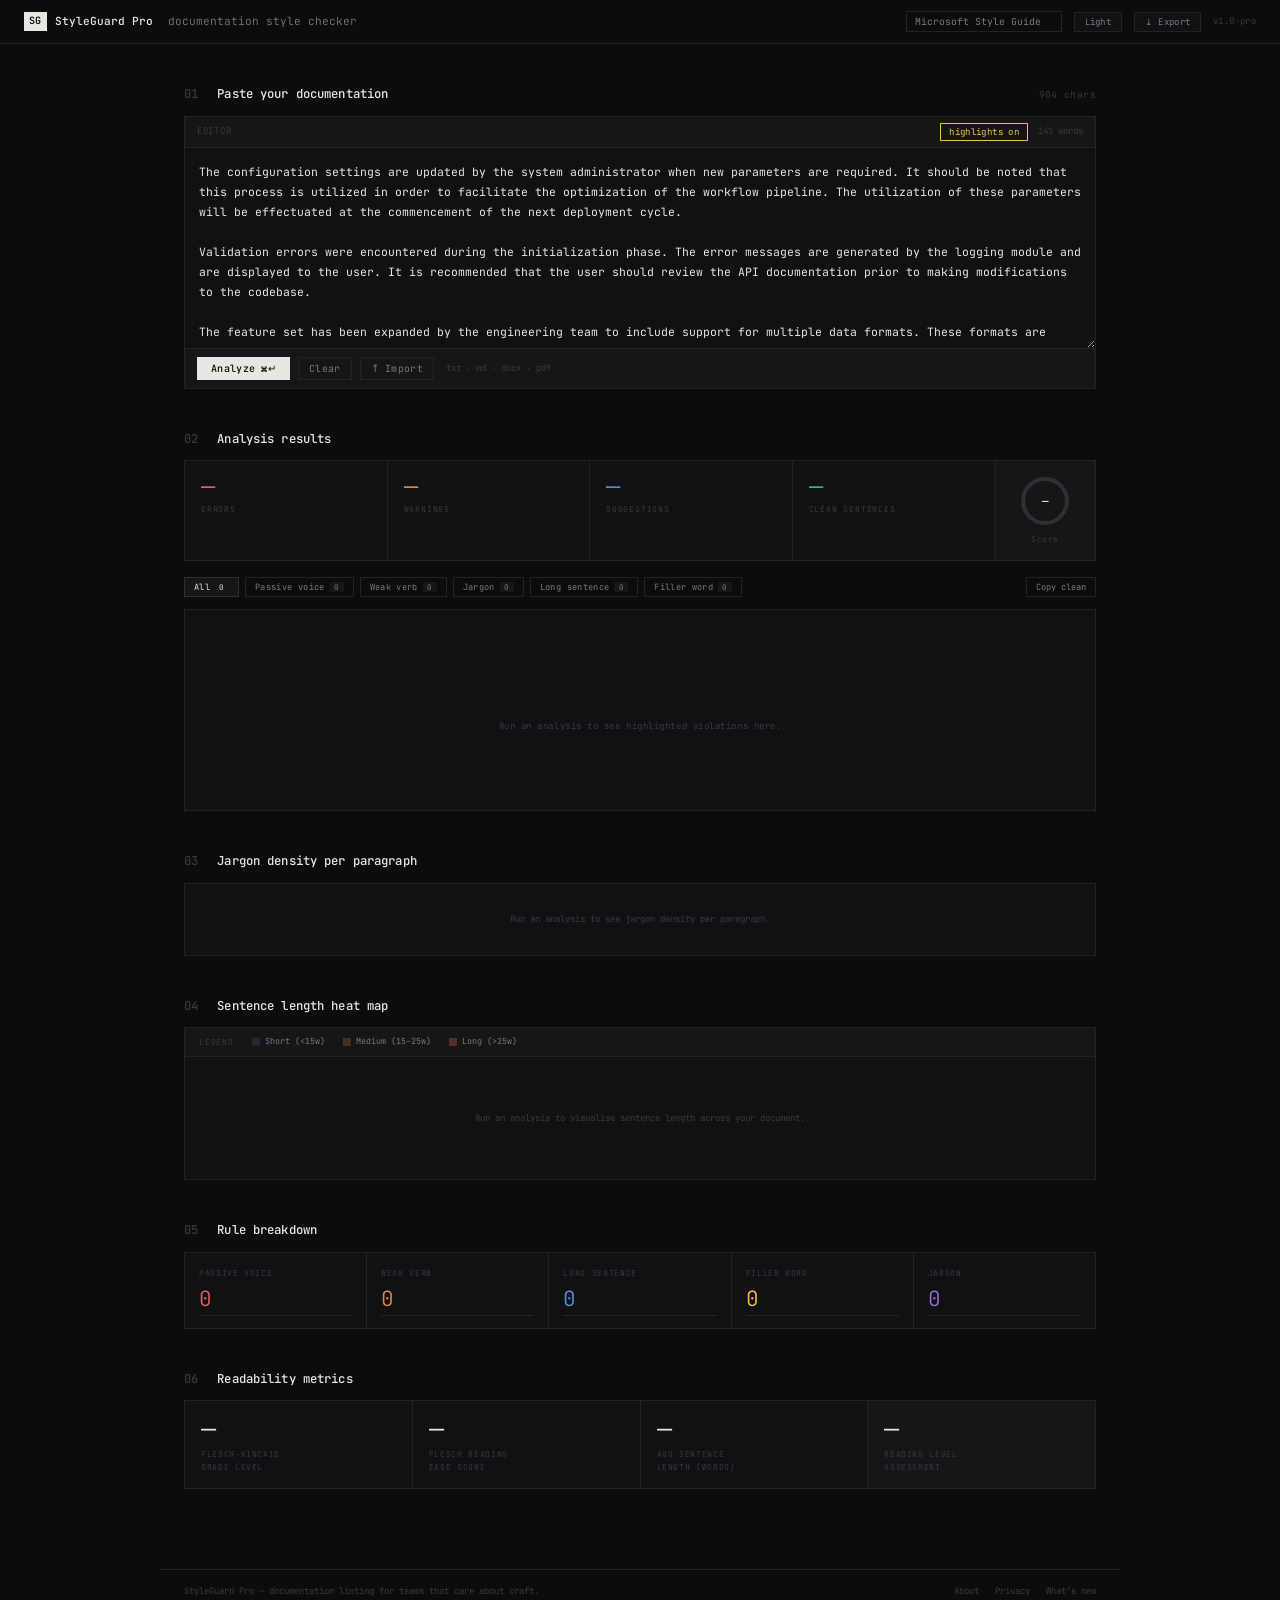
==== commit cce1a741: "fix: highlight scroll, import docx/pdf, apply fix text update" ====
--- a/index.html
+++ b/index.html
@@ -71,8 +71,8 @@
 .hl-toggle{font-size:.65rem;color:var(--text-dim);background:none;border:1px solid var(--border);padding:2px 8px;cursor:pointer;font-family:'JetBrains Mono',monospace;transition:all .15s;letter-spacing:.04em}
 .hl-toggle:hover{border-color:var(--border-hi);color:var(--text)}
 .hl-toggle.on{border-color:var(--accent);color:var(--accent)}
-.editor-body{position:relative}
-.hl-layer{position:absolute;inset:0;padding:14px;font-family:'JetBrains Mono',monospace;font-size:.82rem;line-height:1.75;white-space:pre-wrap;word-wrap:break-word;color:transparent;pointer-events:none;overflow:hidden;tab-size:2}
+.editor-body{position:relative;overflow:hidden}
+.hl-layer{position:absolute;inset:0;padding:14px;font-family:'JetBrains Mono',monospace;font-size:.82rem;line-height:1.75;white-space:pre-wrap;word-wrap:break-word;color:transparent;pointer-events:none;overflow:auto;tab-size:2;scrollbar-width:none;-ms-overflow-style:none}.hl-layer::-webkit-scrollbar{display:none}
 .hl-layer mark{border-radius:1px;color:transparent}
 .hl-layer mark.passive{background:var(--red-bg);outline:1px solid rgba(224,96,96,0.25)}
 .hl-layer mark.weak{background:var(--orange-bg);outline:1px solid rgba(224,136,64,0.25)}
@@ -254,7 +254,9 @@
       <div class="editor-footer">
         <button class="btn-primary" id="analyzeBtn" onclick="runAnalysis()">Analyze ⌘↵</button>
         <button class="btn-secondary" onclick="clearDoc()">Clear</button>
-        <span class="drop-hint">or drag &amp; drop a .txt / .md file</span>
+        <button class="btn-secondary" onclick="document.getElementById('fileInput').click()">⤒ Import</button>
+        <input type="file" id="fileInput" accept=".txt,.md,.docx,.pdf" style="display:none" onchange="importFile(this)">
+        <span class="drop-hint">txt · md · docx · pdf</span>
       </div>
     </div>
   </section>
@@ -729,33 +731,25 @@
   var ta  = document.getElementById('docInput');
   var txt = ta.value;
 
-  if (v.type === 'weak' && v.fix) {
-    // Replace the weak verb — use a case-insensitive literal string replace
-    // indexOf gives us the exact position so we don't need \b
-    var pos = txt.toLowerCase().indexOf(v.raw.toLowerCase());
-    if (pos !== -1) {
-      txt = txt.slice(0, pos) + v.fix + txt.slice(pos + v.raw.length);
-    }
-    ta.value = txt;
-    updateCounts();
-
-  } else if (v.type === 'filler') {
-    if (v.fix) {
-      // Replace filler phrase with its one-word fix
-      var fi = txt.toLowerCase().indexOf(v.raw.toLowerCase());
-      if (fi !== -1) {
-        txt = txt.slice(0, fi) + v.fix + txt.slice(fi + v.raw.length);
+  if ((v.type === 'weak' || v.type === 'filler') && v.fix !== undefined) {
+    // Use split+join for reliable case-insensitive replacement — no regex escaping needed
+    var lowerTxt = txt.toLowerCase();
+    var lowerRaw = v.raw.toLowerCase();
+    var idx2 = lowerTxt.indexOf(lowerRaw);
+    if (idx2 !== -1) {
+      if (v.fix) {
+        // Replace phrase with fix word
+        txt = txt.slice(0, idx2) + v.fix + txt.slice(idx2 + v.raw.length);
+      } else {
+        // Delete phrase — eat trailing space/comma too
+        var endIdx = idx2 + v.raw.length;
+        while (endIdx < txt.length && (txt[endIdx] === ' ' || txt[endIdx] === ',')) endIdx++;
+        txt = txt.slice(0, idx2) + txt.slice(endIdx);
+        // Capitalise start of sentence if deletion left a lowercase letter after '. '
+        txt = txt.replace(/([.!?]\s+)([a-z])/g, function(m, p1, p2) { return p1 + p2.toUpperCase(); });
+        // Clean double spaces
+        txt = txt.replace(/  +/g, ' ').trim();
       }
-    } else {
-      // Delete the filler phrase entirely
-      var di = txt.toLowerCase().indexOf(v.raw.toLowerCase());
-      if (di !== -1) {
-        // Also eat a following space if present
-        var end = di + v.raw.length;
-        if (txt[end] === ' ') end++;
-        txt = txt.slice(0, di) + txt.slice(end);
-      }
-      txt = txt.replace(/  +/g, ' ').trim();
     }
     ta.value = txt;
     updateCounts();
@@ -835,10 +829,110 @@
     e.preventDefault();
     var file = e.dataTransfer.files[0];
     if (!file) return;
+    handleFile(file);
+  });
+  // Sync highlight layer scroll with textarea scroll
+  ta.addEventListener('scroll', function() {
+    var layer = document.getElementById('hlLayer');
+    layer.scrollTop  = ta.scrollTop;
+    layer.scrollLeft = ta.scrollLeft;
+  });
+}
+
+// ── FILE IMPORT (txt, md, docx, pdf) ──
+function importFile(input) {
+  var file = input.files[0];
+  if (!file) return;
+  handleFile(file);
+  input.value = ''; // reset so same file can be re-imported
+}
+
+function handleFile(file) {
+  var name = file.name.toLowerCase();
+  var btn  = document.getElementById('analyzeBtn');
+
+  if (name.endsWith('.txt') || name.endsWith('.md')) {
+    // Plain text — read directly
     var r = new FileReader();
-    r.onload = function(ev) { ta.value = ev.target.result; updateCounts(); };
+    r.onload = function(ev) {
+      document.getElementById('docInput').value = ev.target.result;
+      updateCounts();
+    };
     r.readAsText(file);
-  });
+
+  } else if (name.endsWith('.docx')) {
+    // Word document — use mammoth.js
+    btn.textContent = 'Reading…'; btn.disabled = true;
+    if (typeof mammoth === 'undefined') {
+      var s = document.createElement('script');
+      s.src = 'https://cdnjs.cloudflare.com/ajax/libs/mammoth/1.6.0/mammoth.browser.min.js';
+      s.onload = function() { readDocx(file, btn); };
+      document.head.appendChild(s);
+    } else {
+      readDocx(file, btn);
+    }
+
+  } else if (name.endsWith('.pdf')) {
+    // PDF — use pdf.js
+    btn.textContent = 'Reading…'; btn.disabled = true;
+    if (typeof pdfjsLib === 'undefined') {
+      var s2 = document.createElement('script');
+      s2.src = 'https://cdnjs.cloudflare.com/ajax/libs/pdf.js/3.11.174/pdf.min.js';
+      s2.onload = function() {
+        pdfjsLib.GlobalWorkerOptions.workerSrc = 'https://cdnjs.cloudflare.com/ajax/libs/pdf.js/3.11.174/pdf.worker.min.js';
+        readPdf(file, btn);
+      };
+      document.head.appendChild(s2);
+    } else {
+      readPdf(file, btn);
+    }
+
+  } else {
+    alert('Supported formats: .txt  .md  .docx  .pdf');
+  }
+}
+
+function readDocx(file, btn) {
+  var r = new FileReader();
+  r.onload = function(ev) {
+    mammoth.extractRawText({ arrayBuffer: ev.target.result })
+      .then(function(result) {
+        document.getElementById('docInput').value = result.value.trim();
+        updateCounts();
+        btn.textContent = 'Analyze ⌘↵'; btn.disabled = false;
+      })
+      .catch(function(err) {
+        alert('Could not read .docx file: ' + err.message);
+        btn.textContent = 'Analyze ⌘↵'; btn.disabled = false;
+      });
+  };
+  r.readAsArrayBuffer(file);
+}
+
+function readPdf(file, btn) {
+  var r = new FileReader();
+  r.onload = function(ev) {
+    pdfjsLib.getDocument({ data: ev.target.result }).promise.then(function(pdf) {
+      var pages = [];
+      var total = pdf.numPages;
+      for (var i = 1; i <= total; i++) {
+        pages.push(pdf.getPage(i).then(function(page) {
+          return page.getTextContent().then(function(tc) {
+            return tc.items.map(function(item) { return item.str; }).join(' ');
+          });
+        }));
+      }
+      Promise.all(pages).then(function(texts) {
+        document.getElementById('docInput').value = texts.join('\n\n').trim();
+        updateCounts();
+        btn.textContent = 'Analyze ⌘↵'; btn.disabled = false;
+      });
+    }).catch(function(err) {
+      alert('Could not read .pdf file: ' + err.message);
+      btn.textContent = 'Analyze ⌘↵'; btn.disabled = false;
+    });
+  };
+  r.readAsArrayBuffer(file);
 }
 
 // ── UTILS ──
